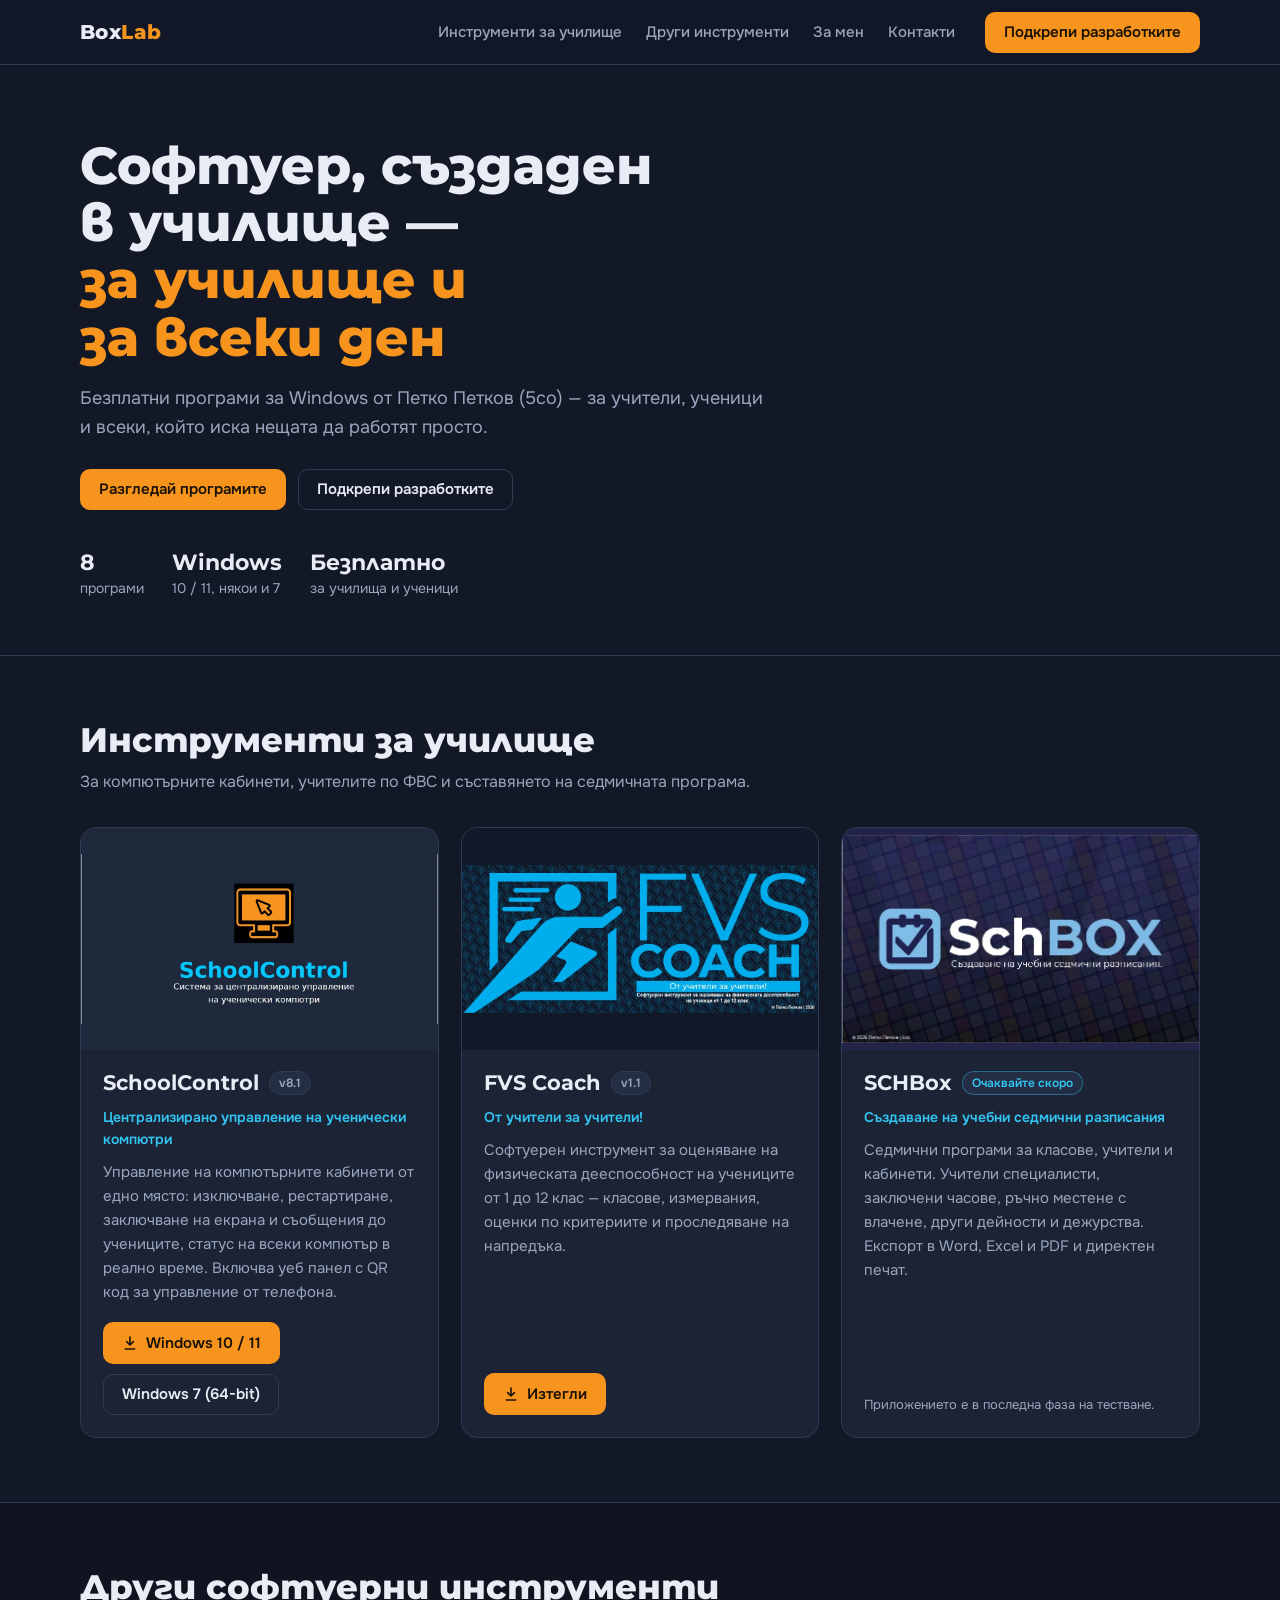
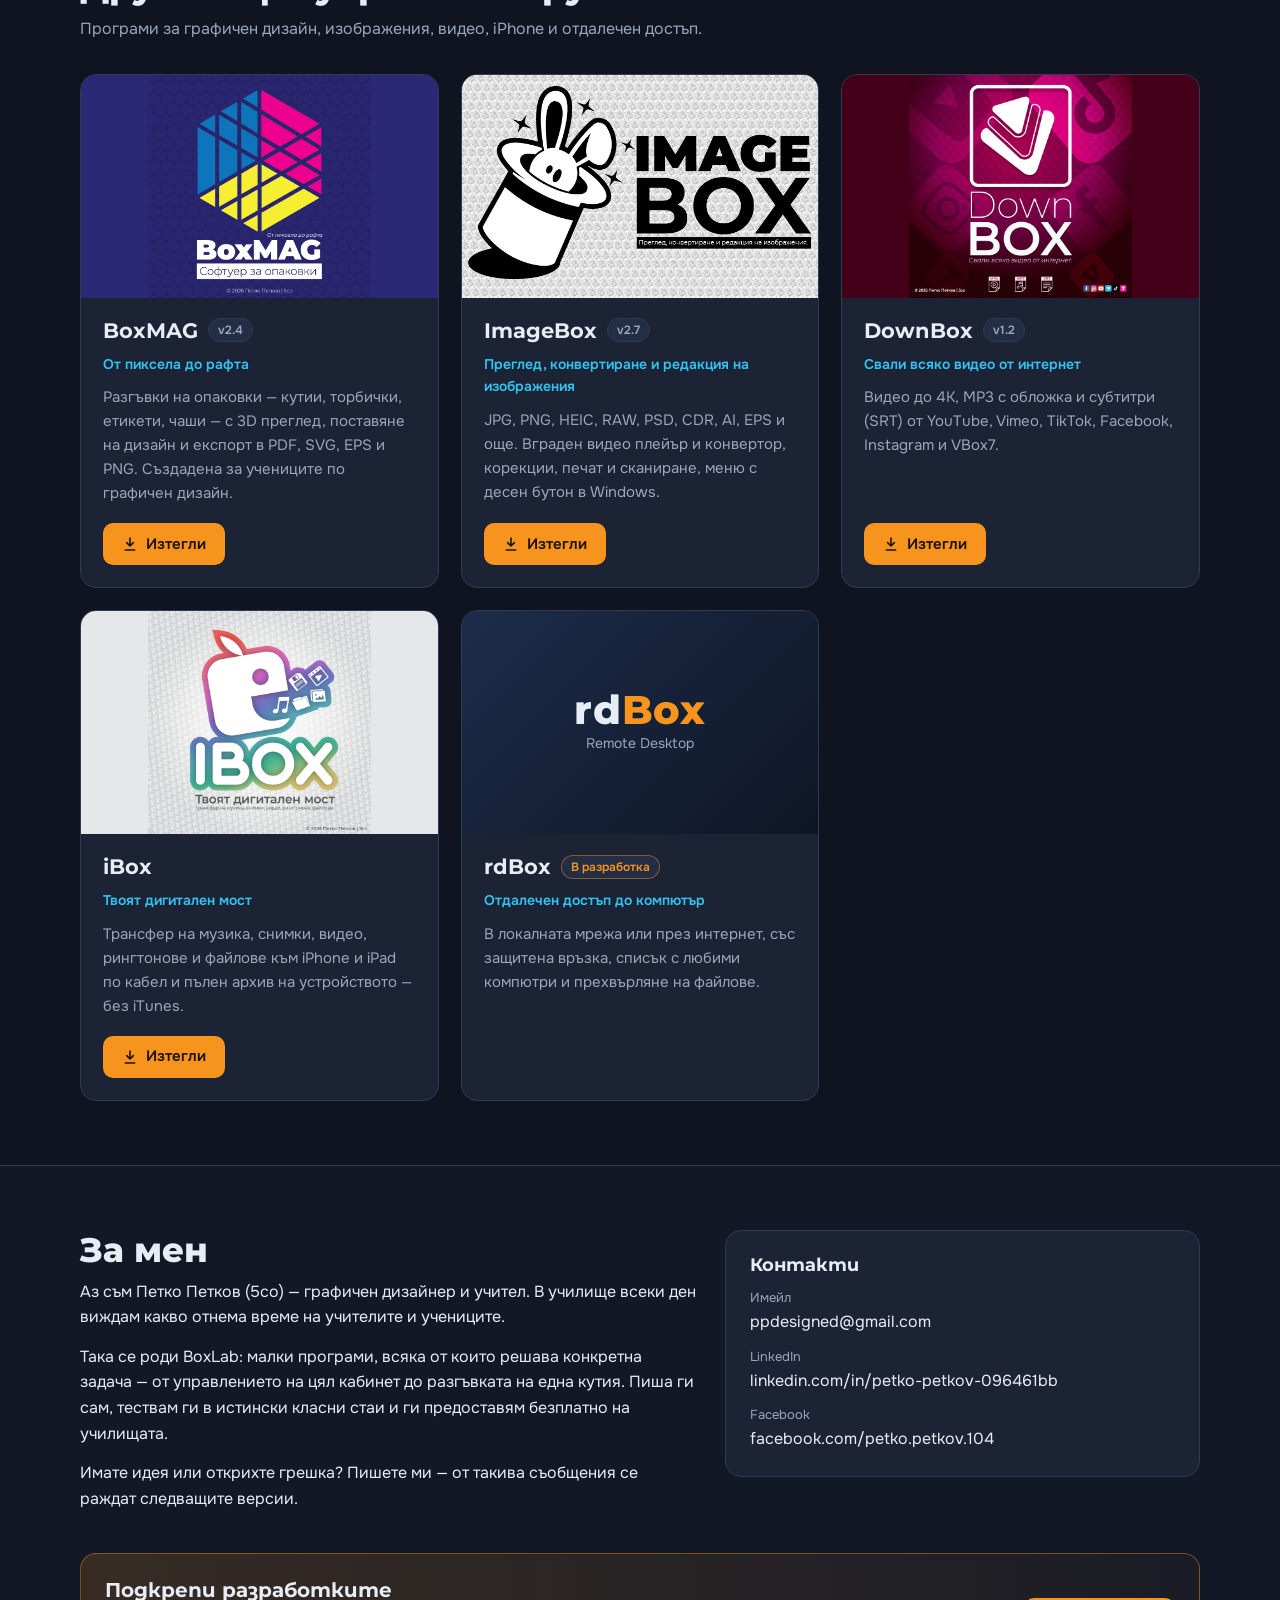
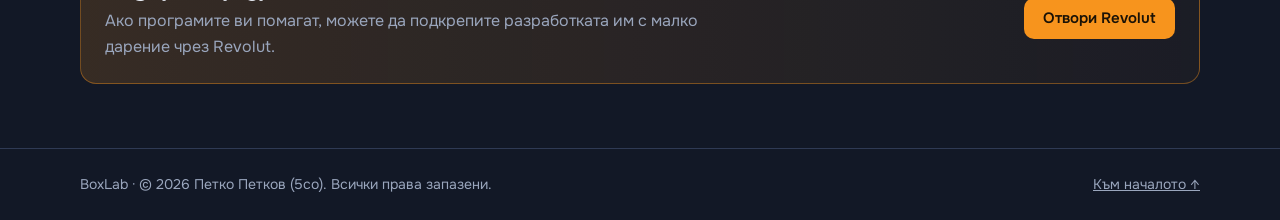
==== index.html @ 45d81ccb "About: drop computer-lab admin mention Co-Authored-By: Claude Opus 5.5 <noreply@anthropic.com> Claud" ====
<!DOCTYPE html>
<html lang="bg">
<head>
<meta charset="utf-8">
<meta name="viewport" content="width=device-width, initial-scale=1">
<title>BoxLab — програмите на 5co</title>
<link rel="preconnect" href="https://fonts.googleapis.com">
<link rel="preconnect" href="https://fonts.gstatic.com" crossorigin>
<link href="https://fonts.googleapis.com/css2?family=Montserrat:wght@600;700;800&family=Onest:wght@400;500;600&display=swap" rel="stylesheet">
<style>
:root{
  /* Layout: dark workshop page — hero, two shelves of app cards, about + contacts; one orange accent for actions */
  --bg:#121826;
  --surface:#1b2335;
  --surface-2:#232d43;
  --line:#2f3a54;
  --text:#e8ecf4;
  --muted:#9aa6bd;
  --accent:#f7941d;
  --accent-ink:#1a1206;
  --cyan:#33c4f2;
  --display:"Montserrat",system-ui,sans-serif;
  --body:"Onest",system-ui,-apple-system,"Segoe UI",sans-serif;
  color-scheme:dark;
}
*{box-sizing:border-box}
html{scroll-behavior:smooth}
@media (prefers-reduced-motion:reduce){html{scroll-behavior:auto}*{transition:none!important}}
body{margin:0;background:var(--bg);color:var(--text);font:400 16px/1.6 var(--body)}
a{color:inherit}
img{max-width:100%;display:block}
.wrap{max-width:1160px;margin:0 auto;padding:0 20px}
:focus-visible{outline:2px solid var(--cyan);outline-offset:3px;border-radius:6px}

/* nav */
header.nav{position:sticky;top:0;z-index:10;background:rgba(18,24,38,.92);backdrop-filter:blur(8px);border-bottom:1px solid var(--line)}
.nav .wrap{display:flex;align-items:center;gap:20px;min-height:64px;flex-wrap:wrap;padding-top:8px;padding-bottom:8px}
.brand{font:800 20px/1 var(--display);text-decoration:none;letter-spacing:.02em}
.brand span{color:var(--accent)}
.nav nav{display:flex;gap:4px;flex-wrap:wrap;margin-left:auto}
.nav nav a{text-decoration:none;color:var(--muted);padding:8px 10px;border-radius:8px;font-weight:500;font-size:15px}
.nav nav a:hover{color:var(--text);background:var(--surface)}

.btn{display:inline-flex;align-items:center;gap:8px;text-decoration:none;font:600 15px/1 var(--body);padding:12px 18px;border-radius:10px;border:1px solid transparent;cursor:pointer;white-space:nowrap}
.btn-accent{background:var(--accent);color:var(--accent-ink)}
.btn-accent:hover{background:#ffa83d}
.btn-ghost{border-color:var(--line);color:var(--text)}
.btn-ghost:hover{border-color:var(--muted)}
.btn svg{width:16px;height:16px;flex:none}

/* hero */
.hero{padding:72px 0 56px;border-bottom:1px solid var(--line)}
.hero h1{font:800 clamp(30px,5vw,52px)/1.1 var(--display);margin:0 0 18px;max-width:18ch;text-wrap:balance}
.hero h1 em{font-style:normal;color:var(--accent)}
.hero p{color:var(--muted);font-size:18px;max-width:58ch;margin:0 0 28px}
.hero .actions{display:flex;gap:12px;flex-wrap:wrap}
.facts{display:flex;gap:28px;flex-wrap:wrap;margin-top:40px;color:var(--muted);font-size:14px}
.facts b{display:block;color:var(--text);font:700 22px/1.2 var(--display)}

/* sections */
section.block{padding:64px 0}
.block h2{font:800 clamp(24px,3.2vw,34px)/1.2 var(--display);margin:0 0 8px;text-wrap:balance}
.block .lead{color:var(--muted);margin:0 0 32px;max-width:62ch}

.grid{display:grid;grid-template-columns:repeat(auto-fill,minmax(320px,1fr));gap:22px}
.card{display:flex;flex-direction:column;background:var(--surface);border:1px solid var(--line);border-radius:16px;overflow:hidden}
.shot{position:relative;aspect-ratio:16/10;display:grid;place-items:center;overflow:hidden;background:var(--shot,#1e293b)}
.shot img{position:absolute;inset:0;width:100%;height:100%;object-fit:contain}
.card .body{padding:20px 22px 22px;display:flex;flex-direction:column;gap:10px;flex:1}
.card h3{font:700 21px/1.2 var(--display);margin:0;display:flex;align-items:center;gap:10px;flex-wrap:wrap}
.tag{font:600 12px/1 var(--body);padding:5px 9px;border-radius:999px;background:var(--surface-2);color:var(--muted);border:1px solid var(--line)}
.tag.soon{color:var(--cyan);border-color:rgba(51,196,242,.4)}
.tag.dev{color:var(--accent);border-color:rgba(247,148,29,.45)}
.motto{color:var(--cyan);font-weight:600;font-size:14px;margin:0}
.card p.desc{margin:0;color:var(--muted);font-size:15px}
.card .dl{display:flex;gap:10px;flex-wrap:wrap;margin-top:auto;padding-top:8px}
.meta{font-size:13px;color:var(--muted)}

.rd{background:linear-gradient(135deg,#1c2c4a,#0f1626);color:var(--text)}
.rd div{text-align:center}
.rd b{display:block;font:800 40px/1 var(--display);letter-spacing:.02em}
.rd b span{color:var(--accent)}
.rd small{color:var(--muted);font-size:14px}

/* about + contact */
.about{display:grid;grid-template-columns:1.3fr 1fr;gap:28px;align-items:start}
.about p{max-width:62ch;margin:0 0 14px}
.panel{background:var(--surface);border:1px solid var(--line);border-radius:16px;padding:24px}
.panel h3{font:700 18px/1.2 var(--display);margin:0 0 12px}
.contact-list{list-style:none;margin:0;padding:0;display:grid;gap:12px}
.contact-list a{text-decoration:none}
.contact-list a:hover{color:var(--accent)}
.contact-list span{display:block;font-size:13px;color:var(--muted)}
.support{margin-top:28px;display:flex;gap:24px;align-items:center;justify-content:space-between;flex-wrap:wrap;background:linear-gradient(90deg,rgba(247,148,29,.16),rgba(247,148,29,.04));border:1px solid rgba(247,148,29,.4);border-radius:16px;padding:24px}
.support h3{font:700 20px/1.2 var(--display);margin:0 0 6px}
.support p{margin:0;color:var(--muted);max-width:56ch}

footer{border-top:1px solid var(--line);padding:24px 0;color:var(--muted);font-size:14px}
footer .wrap{display:flex;justify-content:space-between;gap:12px;flex-wrap:wrap}

@media (max-width:760px){
  .about{grid-template-columns:1fr}
  .nav nav{margin-left:0;width:100%}
  .grid{grid-template-columns:1fr}
}
</style>
</head>
<body>
<header class="nav">
  <div class="wrap">
    <a class="brand" href="#top">Box<span>Lab</span></a>
    <nav aria-label="Основно меню">
      <a href="#school">Инструменти за училище</a>
      <a href="#other">Други инструменти</a>
      <a href="#about">За мен</a>
      <a href="#contact">Контакти</a>
    </nav>
    <a class="btn btn-accent" href="https://revolut.me/5co5cov" target="_blank" rel="noopener">Подкрепи разработките</a>
  </div>
</header>

<main id="top">
  <section class="hero">
    <div class="wrap">
      <h1>Софтуер, създаден в училище — <em>за училище и за всеки ден</em></h1>
      <p>Безплатни програми за Windows от Петко Петков (5co) — за учители, ученици и всеки, който иска нещата да работят просто.</p>
      <div class="actions">
        <a class="btn btn-accent" href="#school">Разгледай програмите</a>
        <a class="btn btn-ghost" href="https://revolut.me/5co5cov" target="_blank" rel="noopener">Подкрепи разработките</a>
      </div>
      <div class="facts">
        <div><b>8</b>програми</div>
        <div><b>Windows</b>10 / 11, някои и 7</div>
        <div><b>Безплатно</b>за училища и ученици</div>
      </div>
    </div>
  </section>

  <section class="block" id="school">
    <div class="wrap">
      <h2>Инструменти за училище</h2>
      <p class="lead">За компютърните кабинети, учителите по ФВС и съставянето на седмичната програма.</p>
      <div class="grid">

        <article class="card">
          <div class="shot" style="--shot:#1e293b"><img src="img/schoolcontrol.webp" alt="Splash екран на SchoolControl" loading="lazy"></div>
          <div class="body">
            <h3>SchoolControl <span class="tag">v8.1</span></h3>
            <p class="motto">Централизирано управление на ученически компютри</p>
            <p class="desc">Управление на компютърните кабинети от едно място: изключване, рестартиране, заключване на екрана и съобщения до учениците, статус на всеки компютър в реално време. Включва уеб панел с QR код за управление от телефона.</p>
            <div class="dl">
              <a class="btn btn-accent" href="https://drive.google.com/file/d/1OH3-gC4MhzktRUD9_4znTt1HQbsIjUmk/view?usp=drive_link" target="_blank" rel="noopener"><svg viewBox="0 0 24 24" fill="none" stroke="currentColor" stroke-width="2.4" stroke-linecap="round" stroke-linejoin="round" aria-hidden="true"><path d="M12 3v12M7 10l5 5 5-5M5 21h14"/></svg>Windows 10 / 11</a>
              <a class="btn btn-ghost" href="https://drive.google.com/file/d/1CXPhzK3GliVkLU9mATM-00afcTiWIHGd/view?usp=drive_link" target="_blank" rel="noopener">Windows 7 (64-bit)</a>
            </div>
          </div>
        </article>

        <article class="card">
          <div class="shot" style="--shot:#111827"><img src="img/fvscoach.webp" alt="Splash екран на FVS Coach" loading="lazy"></div>
          <div class="body">
            <h3>FVS Coach <span class="tag">v1.1</span></h3>
            <p class="motto">От учители за учители!</p>
            <p class="desc">Софтуерен инструмент за оценяване на физическата дееспособност на учениците от 1 до 12 клас — класове, измервания, оценки по критериите и проследяване на напредъка.</p>
            <div class="dl">
              <a class="btn btn-accent" href="https://drive.google.com/file/d/1Hf_mr8f53ITGiLJ4NSSNK9ZMdFgHavs0/view?usp=drive_link" target="_blank" rel="noopener"><svg viewBox="0 0 24 24" fill="none" stroke="currentColor" stroke-width="2.4" stroke-linecap="round" stroke-linejoin="round" aria-hidden="true"><path d="M12 3v12M7 10l5 5 5-5M5 21h14"/></svg>Изтегли</a>
            </div>
          </div>
        </article>

        <article class="card">
          <div class="shot" style="--shot:#242449"><img src="img/schbox.webp" alt="Splash екран на SCHBox" loading="lazy"></div>
          <div class="body">
            <h3>SCHBox <span class="tag soon">Очаквайте скоро</span></h3>
            <p class="motto">Създаване на учебни седмични разписания</p>
            <p class="desc">Седмични програми за класове, учители и кабинети. Учители специалисти, заключени часове, ръчно местене с влачене, други дейности и дежурства. Експорт в Word, Excel и PDF и директен печат.</p>
            <div class="dl"><span class="meta">Приложението е в последна фаза на тестване.</span></div>
          </div>
        </article>

      </div>
    </div>
  </section>

  <section class="block" id="other" style="background:#0f1420;border-top:1px solid var(--line);border-bottom:1px solid var(--line)">
    <div class="wrap">
      <h2>Други софтуерни инструменти</h2>
      <p class="lead">Програми за графичен дизайн, изображения, видео, iPhone и отдалечен достъп.</p>
      <div class="grid">

        <article class="card">
          <div class="shot" style="--shot:#2b2876"><img src="img/boxmag.webp" alt="Splash екран на BoxMAG" loading="lazy"></div>
          <div class="body">
            <h3>BoxMAG <span class="tag">v2.4</span></h3>
            <p class="motto">От пиксела до рафта</p>
            <p class="desc">Разгъвки на опаковки — кутии, торбички, етикети, чаши — с 3D преглед, поставяне на дизайн и експорт в PDF, SVG, EPS и PNG. Създадена за учениците по графичен дизайн.</p>
            <div class="dl">
              <a class="btn btn-accent" href="https://drive.google.com/file/d/1gAkdbxF0jY8W7kGCFCd62C63rsixD9_W/view?usp=drive_link" target="_blank" rel="noopener"><svg viewBox="0 0 24 24" fill="none" stroke="currentColor" stroke-width="2.4" stroke-linecap="round" stroke-linejoin="round" aria-hidden="true"><path d="M12 3v12M7 10l5 5 5-5M5 21h14"/></svg>Изтегли</a>
            </div>
          </div>
        </article>

        <article class="card">
          <div class="shot" style="--shot:#d6d6d6"><img src="img/imagebox.webp" alt="Splash екран на ImageBox" loading="lazy"></div>
          <div class="body">
            <h3>ImageBox <span class="tag">v2.7</span></h3>
            <p class="motto">Преглед, конвертиране и редакция на изображения</p>
            <p class="desc">JPG, PNG, HEIC, RAW, PSD, CDR, AI, EPS и още. Вграден видео плейър и конвертор, корекции, печат и сканиране, меню с десен бутон в Windows.</p>
            <div class="dl">
              <a class="btn btn-accent" href="https://drive.google.com/file/d/10o6xnFEgeAXe3vDWp8zsMofTRRjuY5nA/view?usp=drive_link" target="_blank" rel="noopener"><svg viewBox="0 0 24 24" fill="none" stroke="currentColor" stroke-width="2.4" stroke-linecap="round" stroke-linejoin="round" aria-hidden="true"><path d="M12 3v12M7 10l5 5 5-5M5 21h14"/></svg>Изтегли</a>
            </div>
          </div>
        </article>

        <article class="card">
          <div class="shot" style="--shot:#440018"><img src="img/downbox.webp" alt="Splash екран на DownBox" loading="lazy"></div>
          <div class="body">
            <h3>DownBox <span class="tag">v1.2</span></h3>
            <p class="motto">Свали всяко видео от интернет</p>
            <p class="desc">Видео до 4K, MP3 с обложка и субтитри (SRT) от YouTube, Vimeo, TikTok, Facebook, Instagram и VBox7.</p>
            <div class="dl">
              <a class="btn btn-accent" href="https://drive.google.com/file/d/1Vm9qY-jGfGt747HTL3-gNJ50uSFfgp23/view?usp=drive_link" target="_blank" rel="noopener"><svg viewBox="0 0 24 24" fill="none" stroke="currentColor" stroke-width="2.4" stroke-linecap="round" stroke-linejoin="round" aria-hidden="true"><path d="M12 3v12M7 10l5 5 5-5M5 21h14"/></svg>Изтегли</a>
            </div>
          </div>
        </article>

        <article class="card">
          <div class="shot" style="--shot:#e6e7e8"><img src="img/ibox.webp" alt="Splash екран на iBox" loading="lazy"></div>
          <div class="body">
            <h3>iBox</h3>
            <p class="motto">Твоят дигитален мост</p>
            <p class="desc">Трансфер на музика, снимки, видео, рингтонове и файлове към iPhone и iPad по кабел и пълен архив на устройството — без iTunes.</p>
            <div class="dl">
              <a class="btn btn-accent" href="https://drive.google.com/file/d/19aaS3BB-kCN-iVnfD7NAsqAmKjWdIBgS/view?usp=drive_link" target="_blank" rel="noopener"><svg viewBox="0 0 24 24" fill="none" stroke="currentColor" stroke-width="2.4" stroke-linecap="round" stroke-linejoin="round" aria-hidden="true"><path d="M12 3v12M7 10l5 5 5-5M5 21h14"/></svg>Изтегли</a>
            </div>
          </div>
        </article>

        <article class="card">
          <div class="shot rd"><div><b>rd<span>Box</span></b><small>Remote Desktop</small></div></div>
          <div class="body">
            <h3>rdBox <span class="tag dev">В разработка</span></h3>
            <p class="motto">Отдалечен достъп до компютър</p>
            <p class="desc">В локалната мрежа или през интернет, със защитена връзка, списък с любими компютри и прехвърляне на файлове.</p>
          </div>
        </article>

      </div>
    </div>
  </section>

  <section class="block" id="about">
    <div class="wrap about">
      <div>
        <h2>За мен</h2>
        <p>Аз съм Петко Петков (5co) — графичен дизайнер и учител. В училище всеки ден виждам какво отнема време на учителите и учениците.</p>
        <p>Така се роди BoxLab: малки програми, всяка от които решава конкретна задача — от управлението на цял кабинет до разгъвката на една кутия. Пиша ги сам, тествам ги в истински класни стаи и ги предоставям безплатно на училищата.</p>
        <p>Имате идея или открихте грешка? Пишете ми — от такива съобщения се раждат следващите версии.</p>
      </div>
      <div class="panel" id="contact">
        <h3>Контакти</h3>
        <ul class="contact-list">
          <li><span>Имейл</span><a href="mailto:ppdesigned@gmail.com">ppdesigned@gmail.com</a></li>
          <li><span>LinkedIn</span><a href="https://www.linkedin.com/in/petko-petkov-096461bb" target="_blank" rel="noopener">linkedin.com/in/petko-petkov-096461bb</a></li>
          <li><span>Facebook</span><a href="https://www.facebook.com/petko.petkov.104" target="_blank" rel="noopener">facebook.com/petko.petkov.104</a></li>
        </ul>
      </div>
    </div>
    <div class="wrap">
      <div class="support">
        <div>
          <h3>Подкрепи разработките</h3>
          <p>Ако програмите ви помагат, можете да подкрепите разработката им с малко дарение чрез Revolut.</p>
        </div>
        <a class="btn btn-accent" href="https://revolut.me/5co5cov" target="_blank" rel="noopener">Отвори Revolut</a>
      </div>
    </div>
  </section>
</main>

<footer>
  <div class="wrap">
    <span>BoxLab · © 2026 Петко Петков (5co). Всички права запазени.</span>
    <a href="#top">Към началото ↑</a>
  </div>
</footer>
</body>
</html>
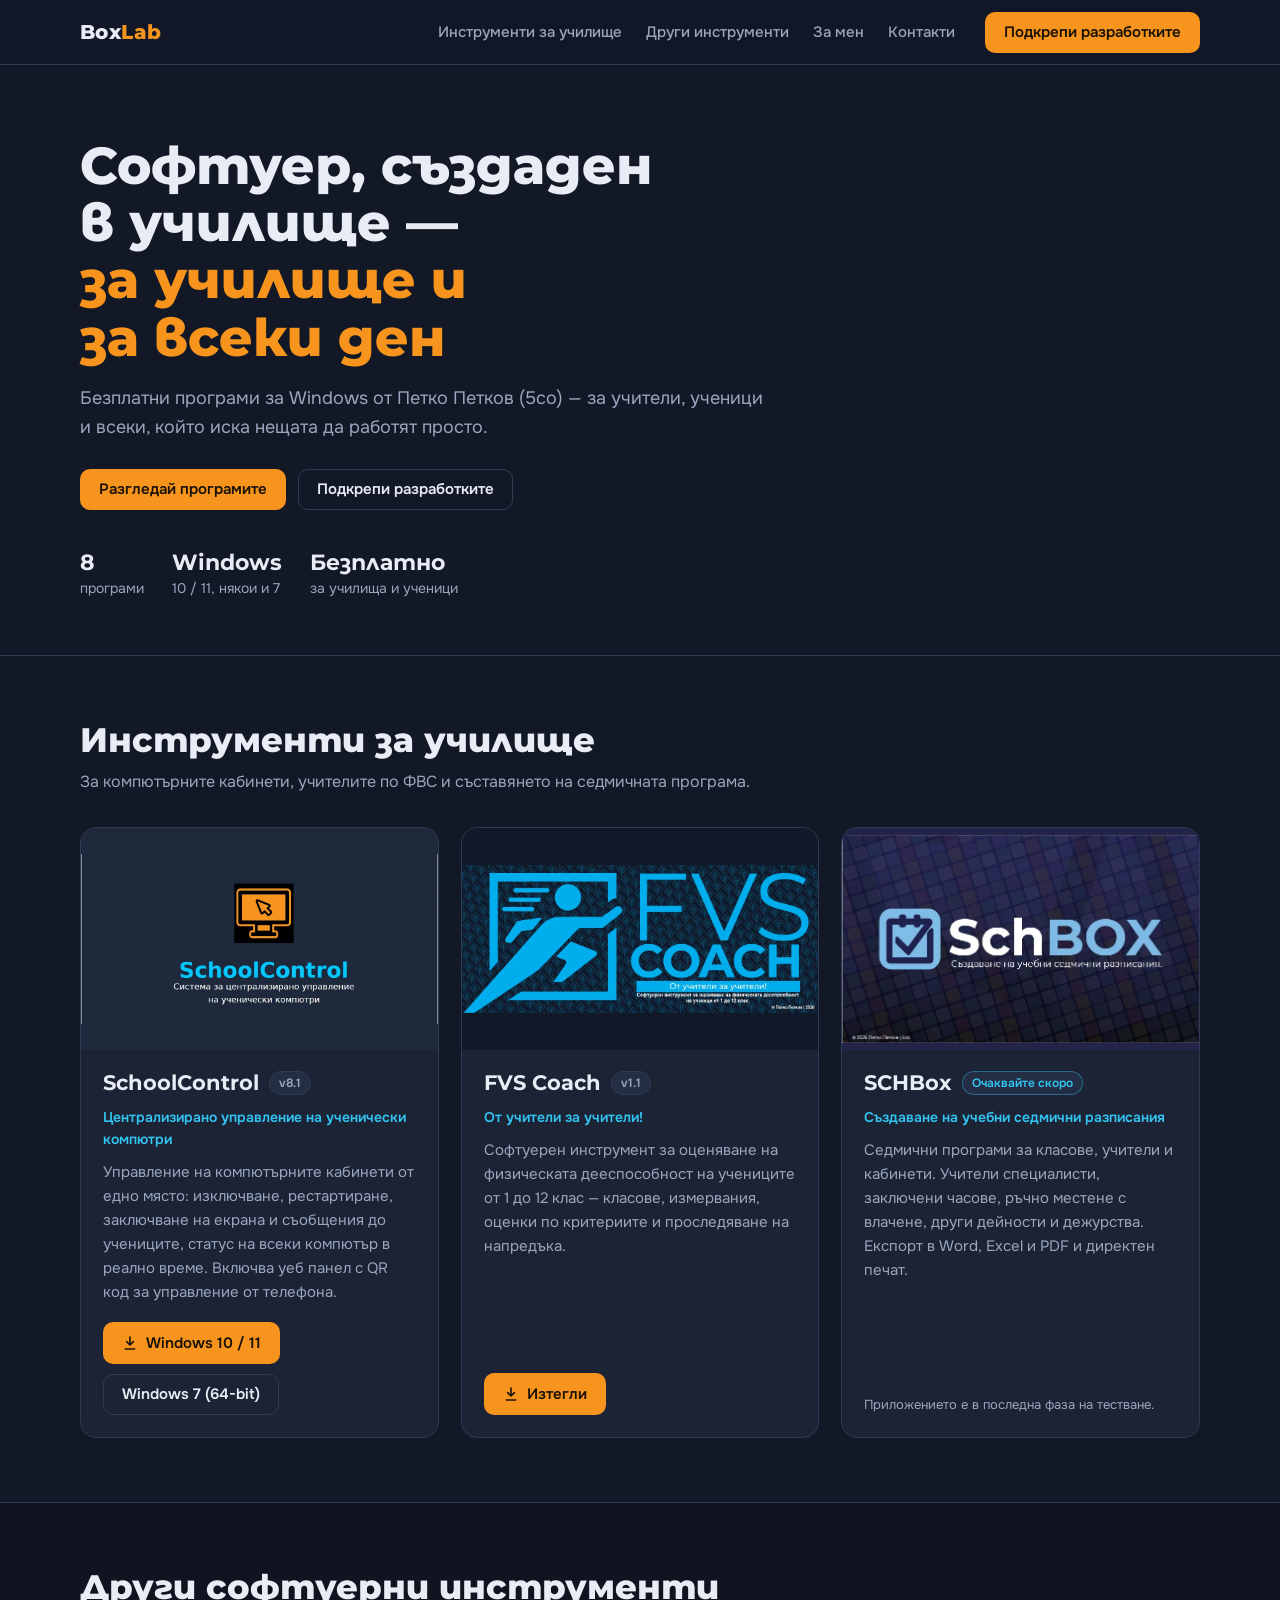
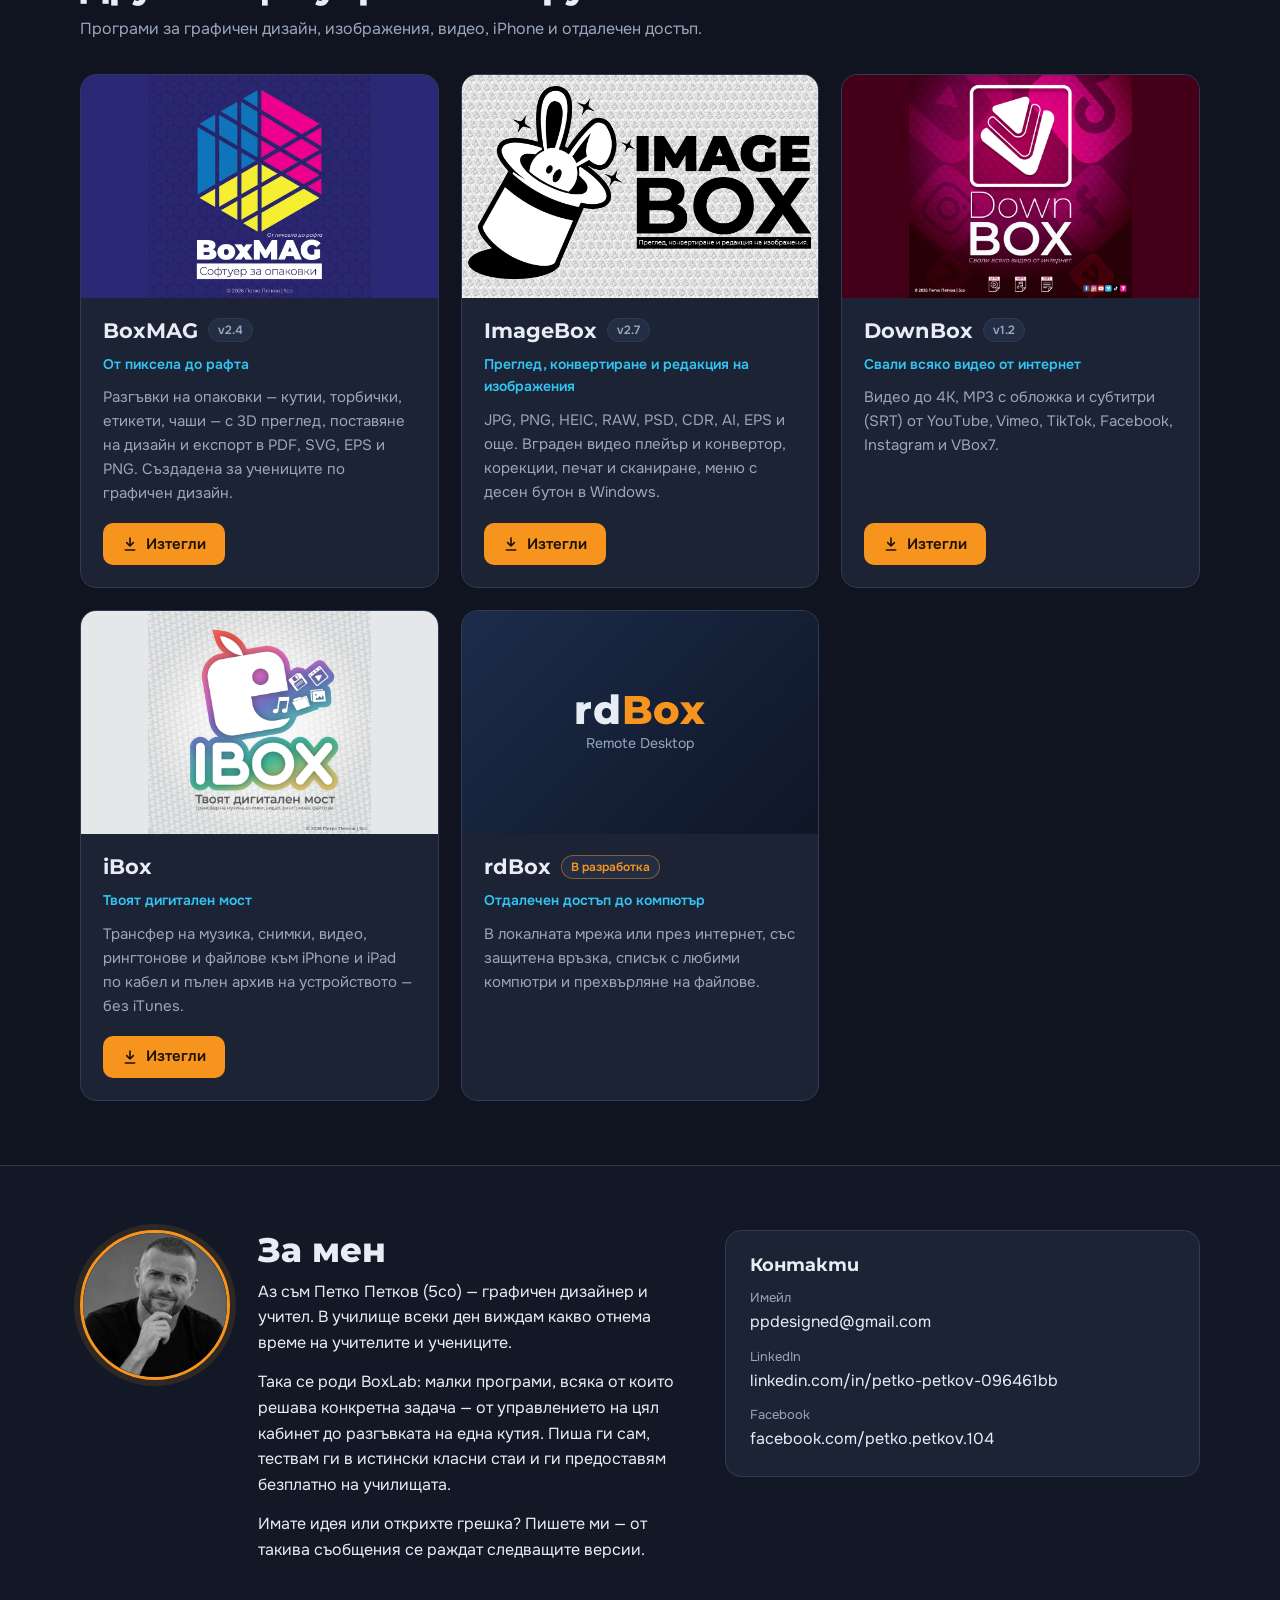
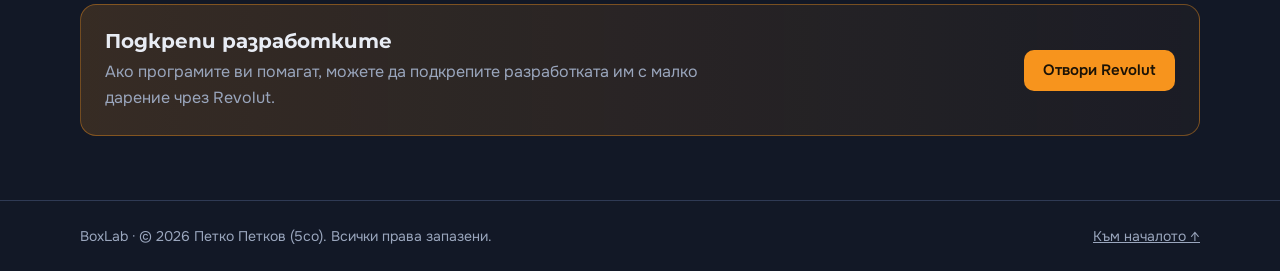
==== commit 3e11c9f9: "About: add round profile photo Co-Authored-By: Claude Opus 5.5 <noreply@anthropic.com> Claude-Sessio" ====
--- a/index.html
+++ b/index.html
@@ -85,6 +85,9 @@
 /* about + contact */
 .about{display:grid;grid-template-columns:1.3fr 1fr;gap:28px;align-items:start}
 .about p{max-width:62ch;margin:0 0 14px}
+.me{display:flex;gap:28px;align-items:flex-start}
+.avatar{flex:none;width:150px;height:150px;border-radius:50%;object-fit:cover;border:3px solid var(--accent);box-shadow:0 0 0 6px rgba(247,148,29,.12)}
+@media (max-width:560px){.me{flex-direction:column;gap:18px}.avatar{width:120px;height:120px}}
 .panel{background:var(--surface);border:1px solid var(--line);border-radius:16px;padding:24px}
 .panel h3{font:700 18px/1.2 var(--display);margin:0 0 12px}
 .contact-list{list-style:none;margin:0;padding:0;display:grid;gap:12px}
@@ -250,11 +253,14 @@
 
   <section class="block" id="about">
     <div class="wrap about">
-      <div>
+      <div class="me">
+        <img class="avatar" src="img/petko.webp" alt="Петко Петков (5co)" width="150" height="150">
+        <div>
         <h2>За мен</h2>
         <p>Аз съм Петко Петков (5co) — графичен дизайнер и учител. В училище всеки ден виждам какво отнема време на учителите и учениците.</p>
         <p>Така се роди BoxLab: малки програми, всяка от които решава конкретна задача — от управлението на цял кабинет до разгъвката на една кутия. Пиша ги сам, тествам ги в истински класни стаи и ги предоставям безплатно на училищата.</p>
         <p>Имате идея или открихте грешка? Пишете ми — от такива съобщения се раждат следващите версии.</p>
+        </div>
       </div>
       <div class="panel" id="contact">
         <h3>Контакти</h3>
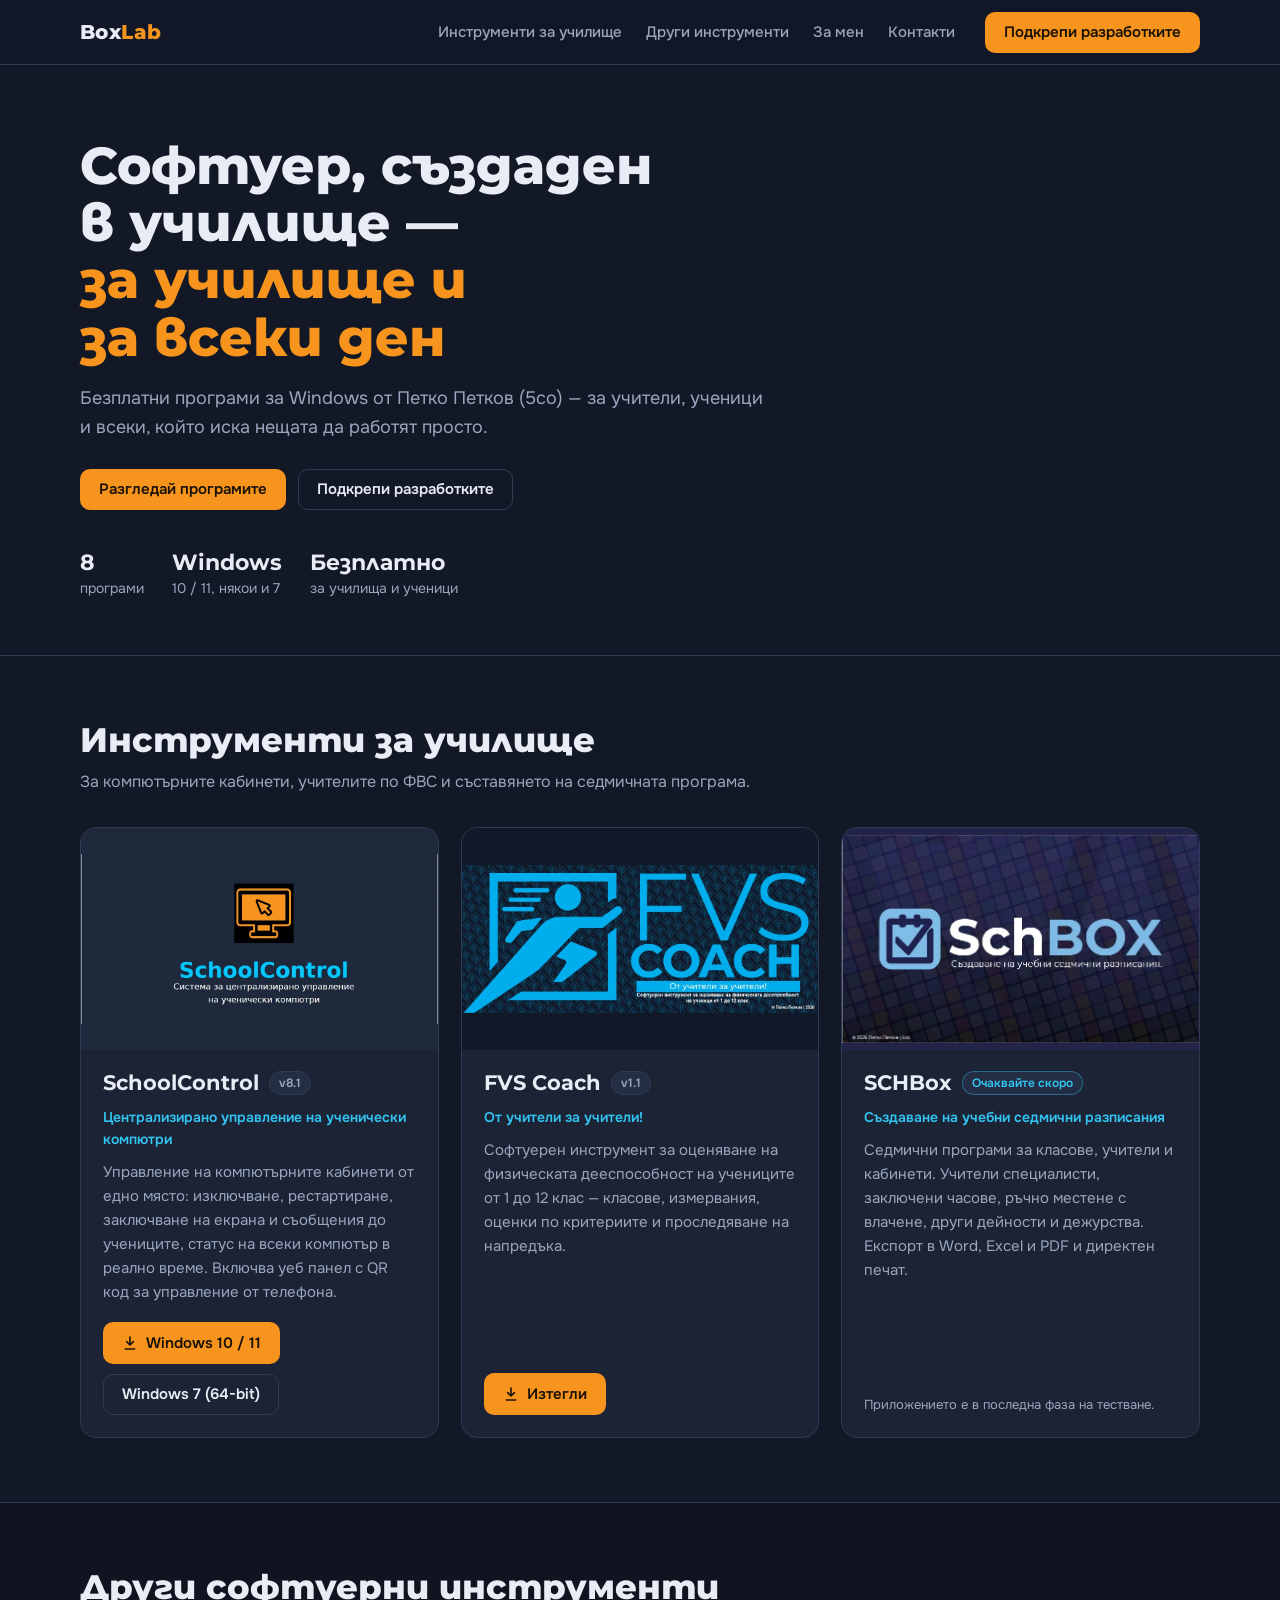
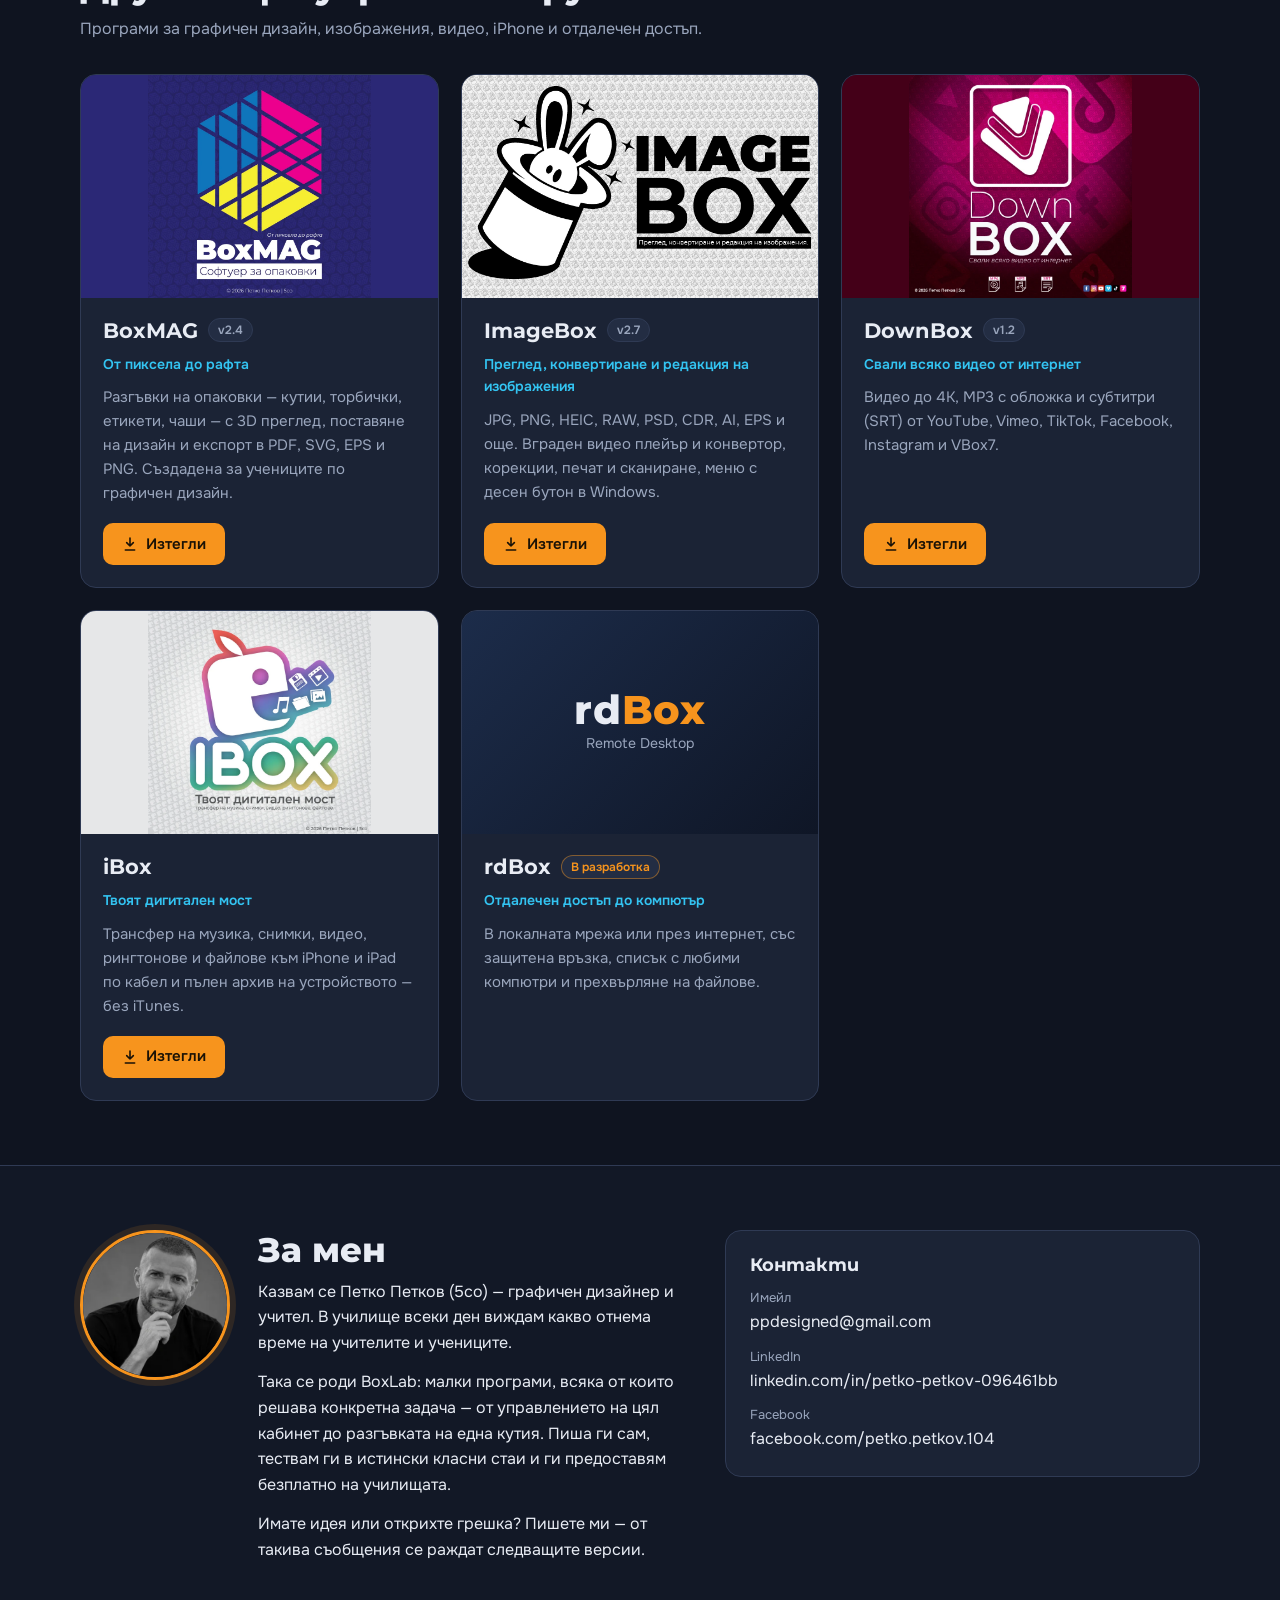
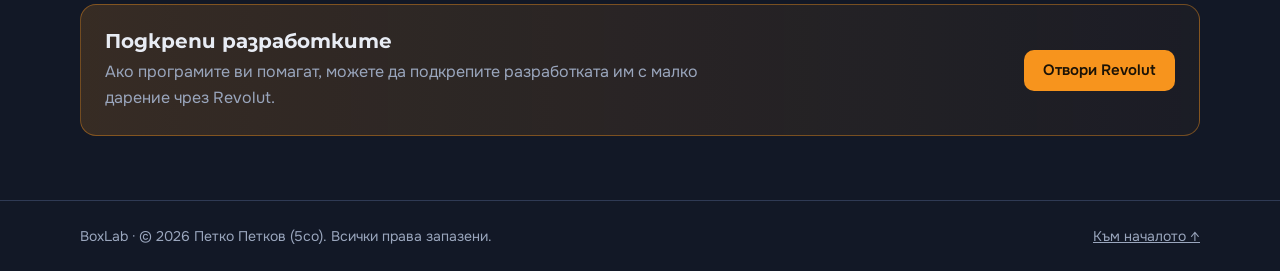
==== commit dec293a3: "About: 'Казвам се' wording Co-Authored-By: Claude Opus 5.5 <noreply@anthropic.com> Claude-Session: h" ====
--- a/index.html
+++ b/index.html
@@ -257,7 +257,7 @@
         <img class="avatar" src="img/petko.webp" alt="Петко Петков (5co)" width="150" height="150">
         <div>
         <h2>За мен</h2>
-        <p>Аз съм Петко Петков (5co) — графичен дизайнер и учител. В училище всеки ден виждам какво отнема време на учителите и учениците.</p>
+        <p>Казвам се Петко Петков (5co) — графичен дизайнер и учител. В училище всеки ден виждам какво отнема време на учителите и учениците.</p>
         <p>Така се роди BoxLab: малки програми, всяка от които решава конкретна задача — от управлението на цял кабинет до разгъвката на една кутия. Пиша ги сам, тествам ги в истински класни стаи и ги предоставям безплатно на училищата.</p>
         <p>Имате идея или открихте грешка? Пишете ми — от такива съобщения се раждат следващите версии.</p>
         </div>
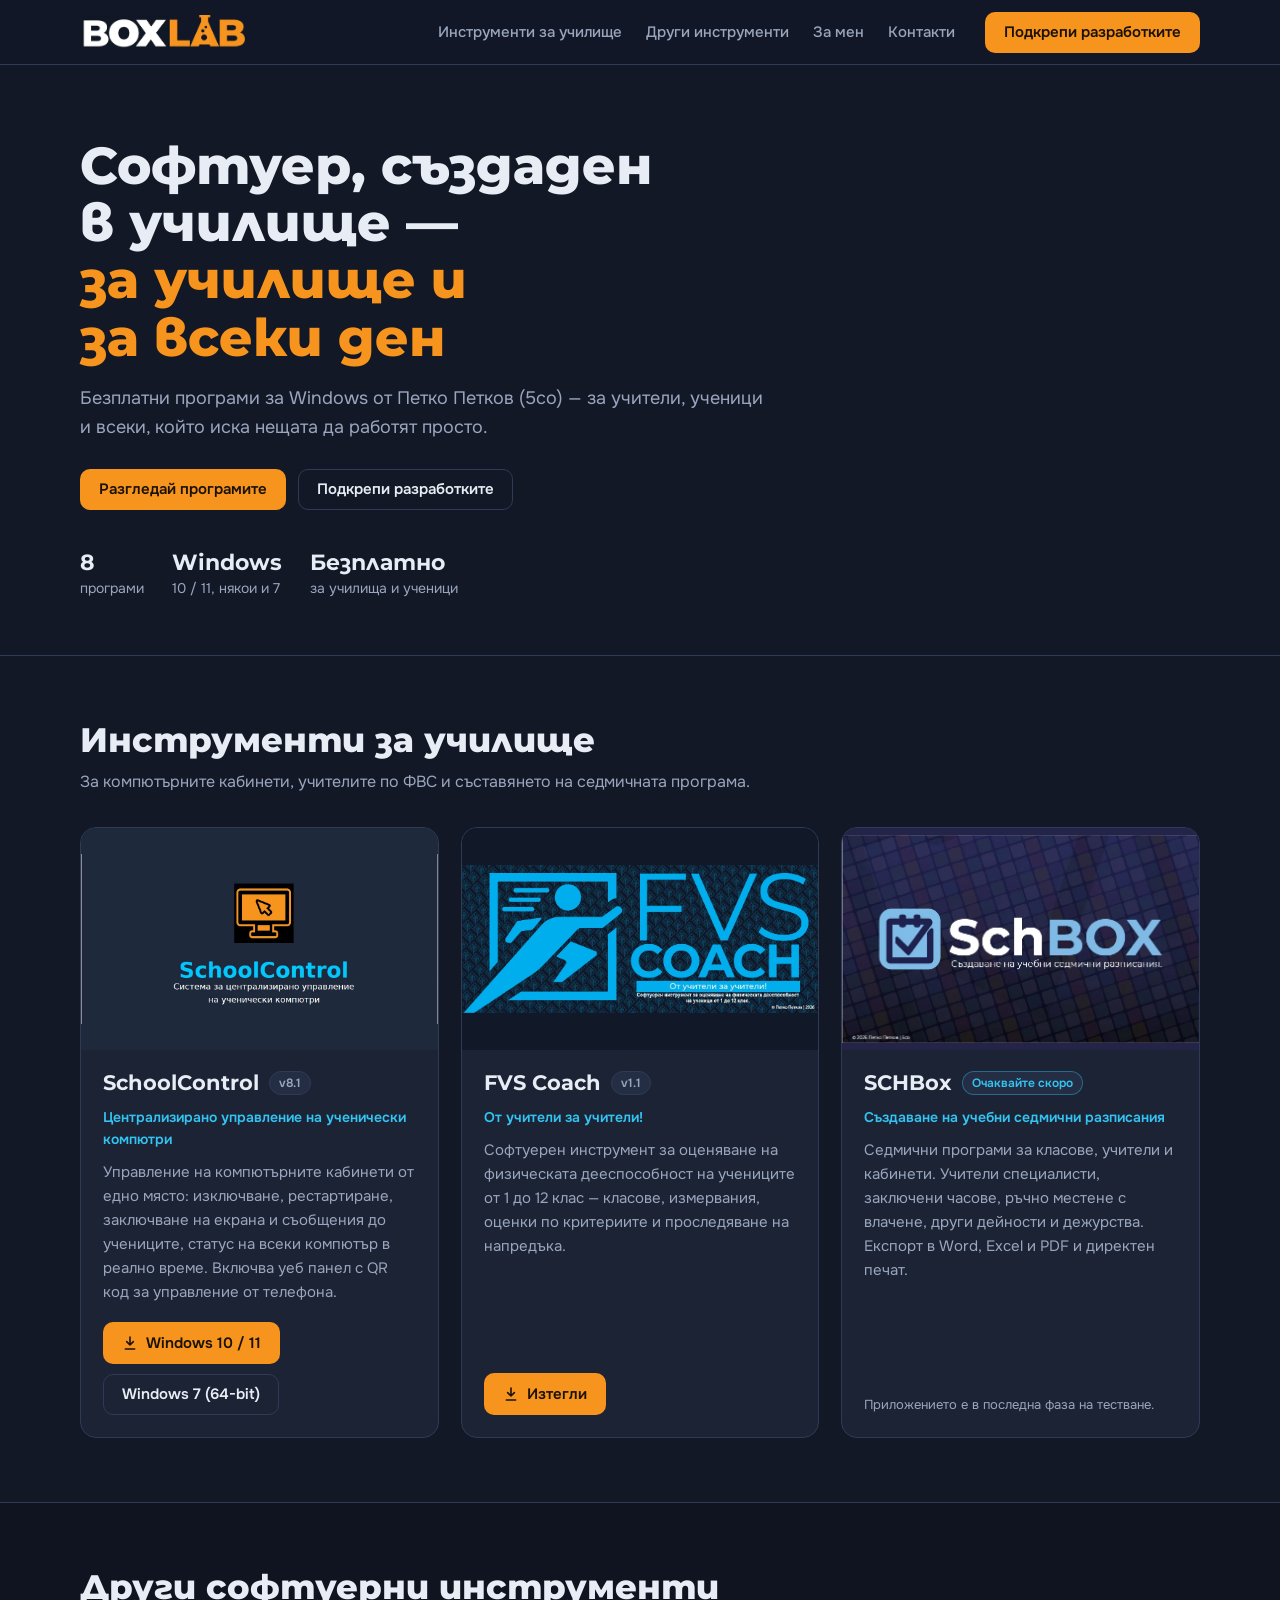
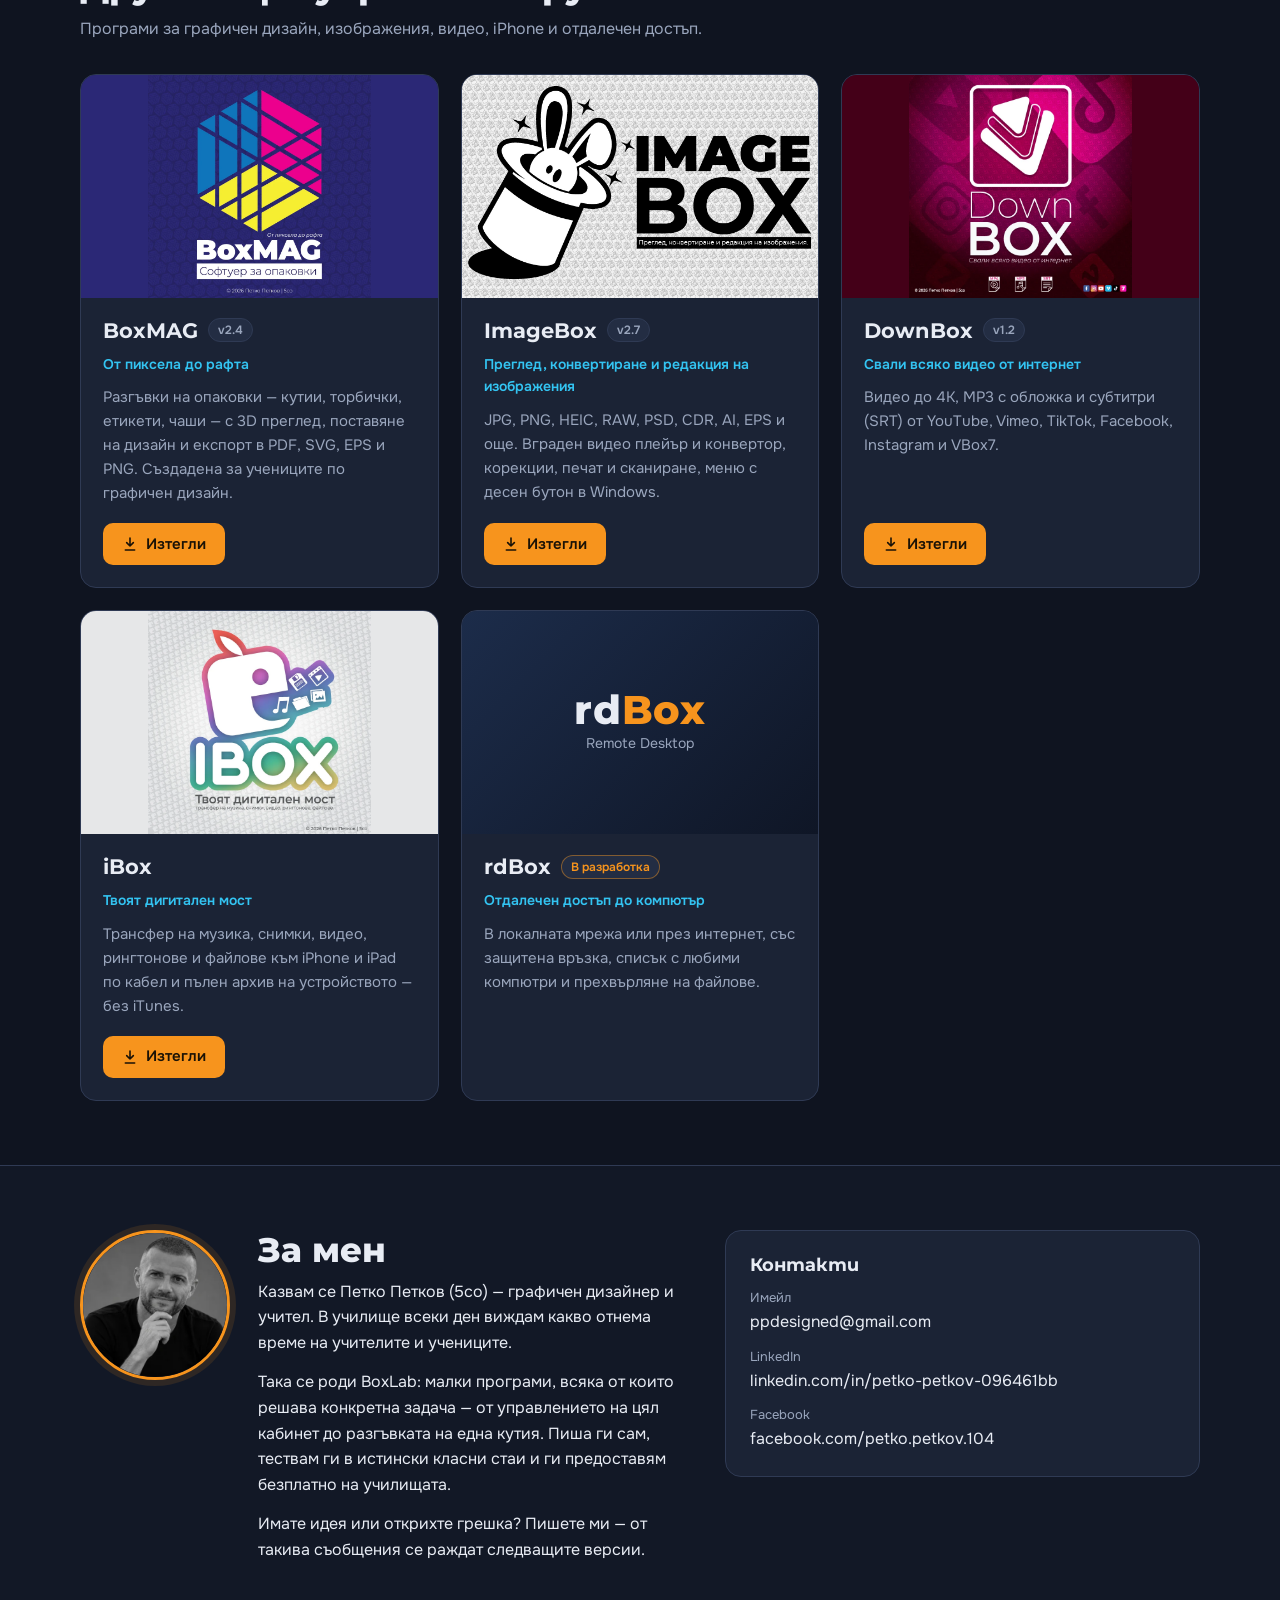
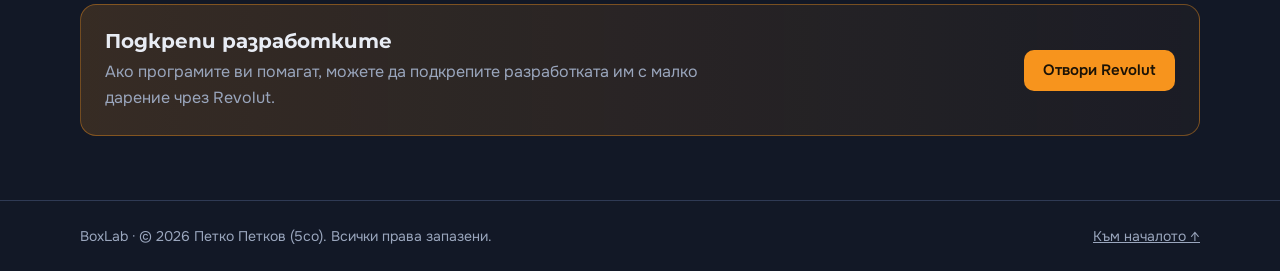
==== commit aaf91d81: "Header: replace text brand with BoxLab logo Co-Authored-By: Claude Opus 5.5 <noreply@anthropic.com> " ====
--- a/index.html
+++ b/index.html
@@ -35,8 +35,8 @@
 /* nav */
 header.nav{position:sticky;top:0;z-index:10;background:rgba(18,24,38,.92);backdrop-filter:blur(8px);border-bottom:1px solid var(--line)}
 .nav .wrap{display:flex;align-items:center;gap:20px;min-height:64px;flex-wrap:wrap;padding-top:8px;padding-bottom:8px}
-.brand{font:800 20px/1 var(--display);text-decoration:none;letter-spacing:.02em}
-.brand span{color:var(--accent)}
+.brand{display:flex;align-items:center;text-decoration:none}
+.brand img{height:34px;width:auto}
 .nav nav{display:flex;gap:4px;flex-wrap:wrap;margin-left:auto}
 .nav nav a{text-decoration:none;color:var(--muted);padding:8px 10px;border-radius:8px;font-weight:500;font-size:15px}
 .nav nav a:hover{color:var(--text);background:var(--surface)}
@@ -111,7 +111,7 @@
 <body>
 <header class="nav">
   <div class="wrap">
-    <a class="brand" href="#top">Box<span>Lab</span></a>
+    <a class="brand" href="#top" aria-label="BoxLab — към началото"><img src="img/boxlab-logo.webp" alt="BoxLab" width="166" height="34"></a>
     <nav aria-label="Основно меню">
       <a href="#school">Инструменти за училище</a>
       <a href="#other">Други инструменти</a>
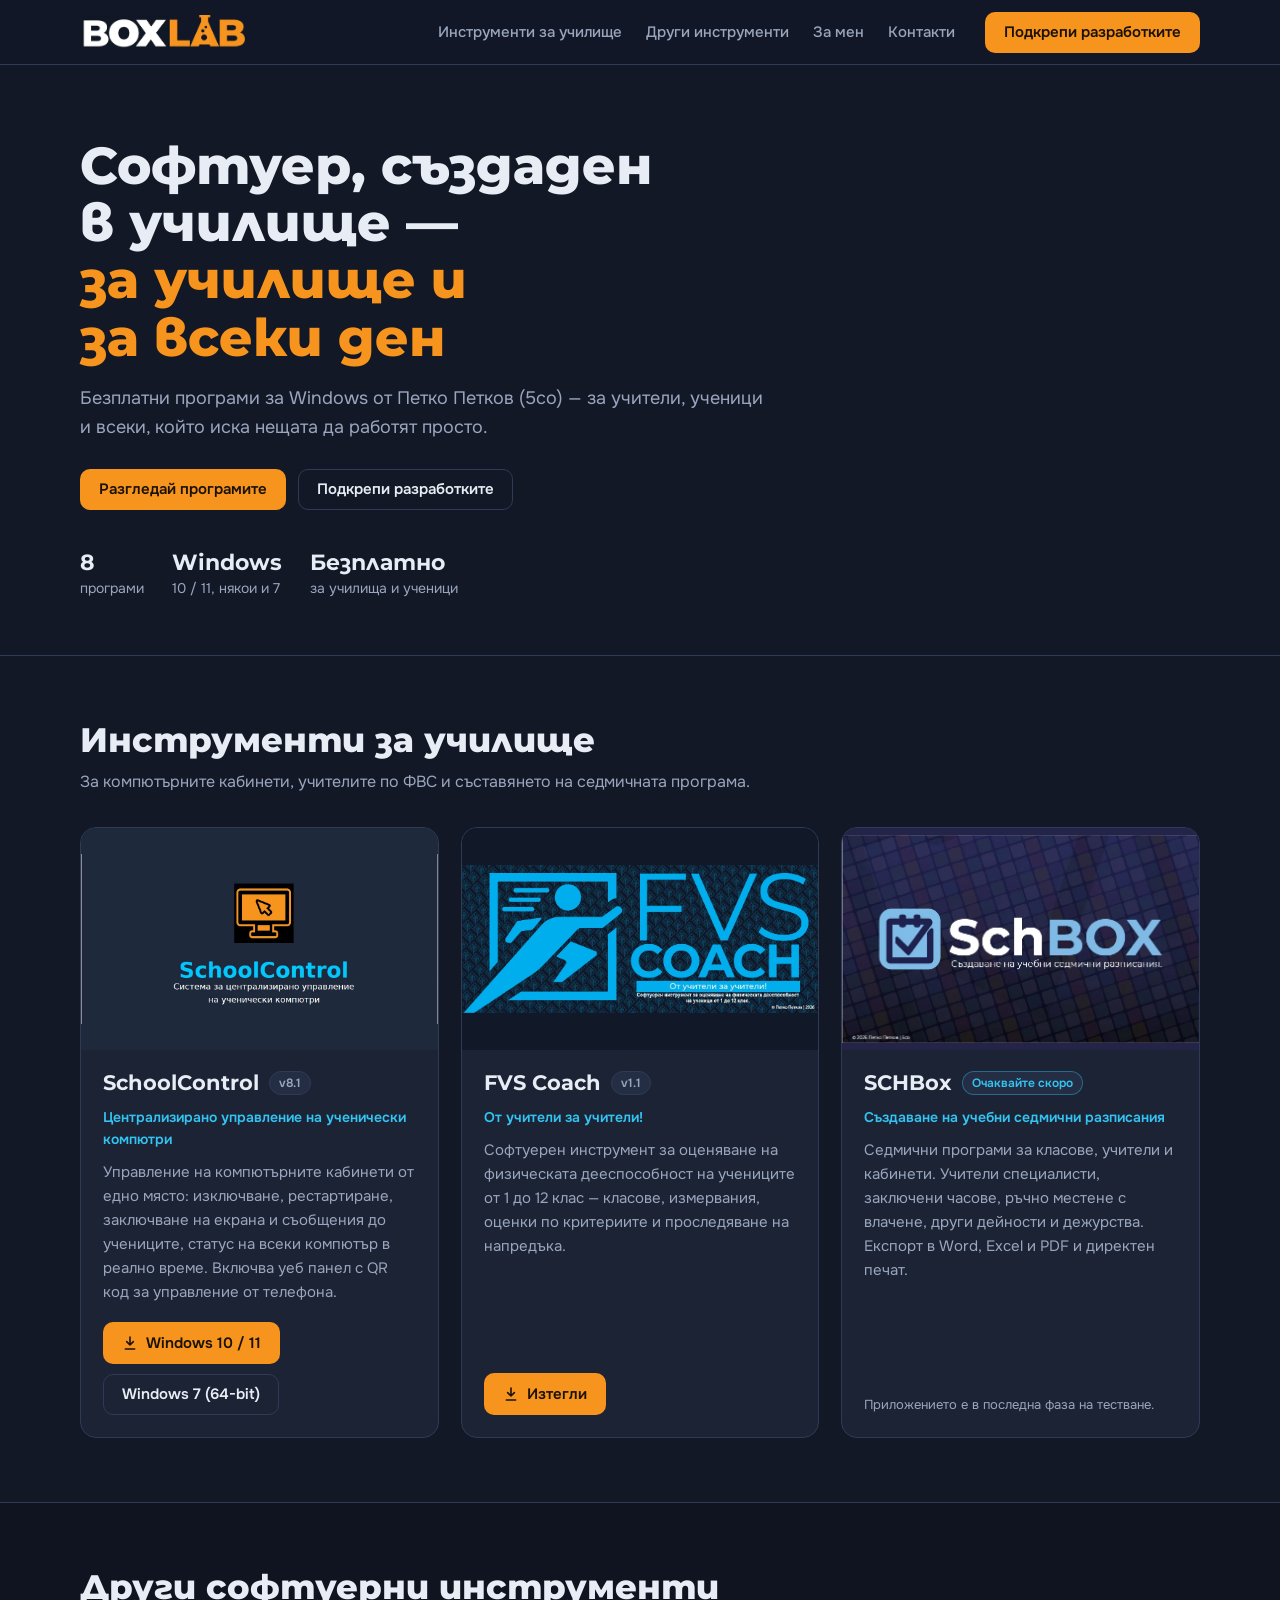
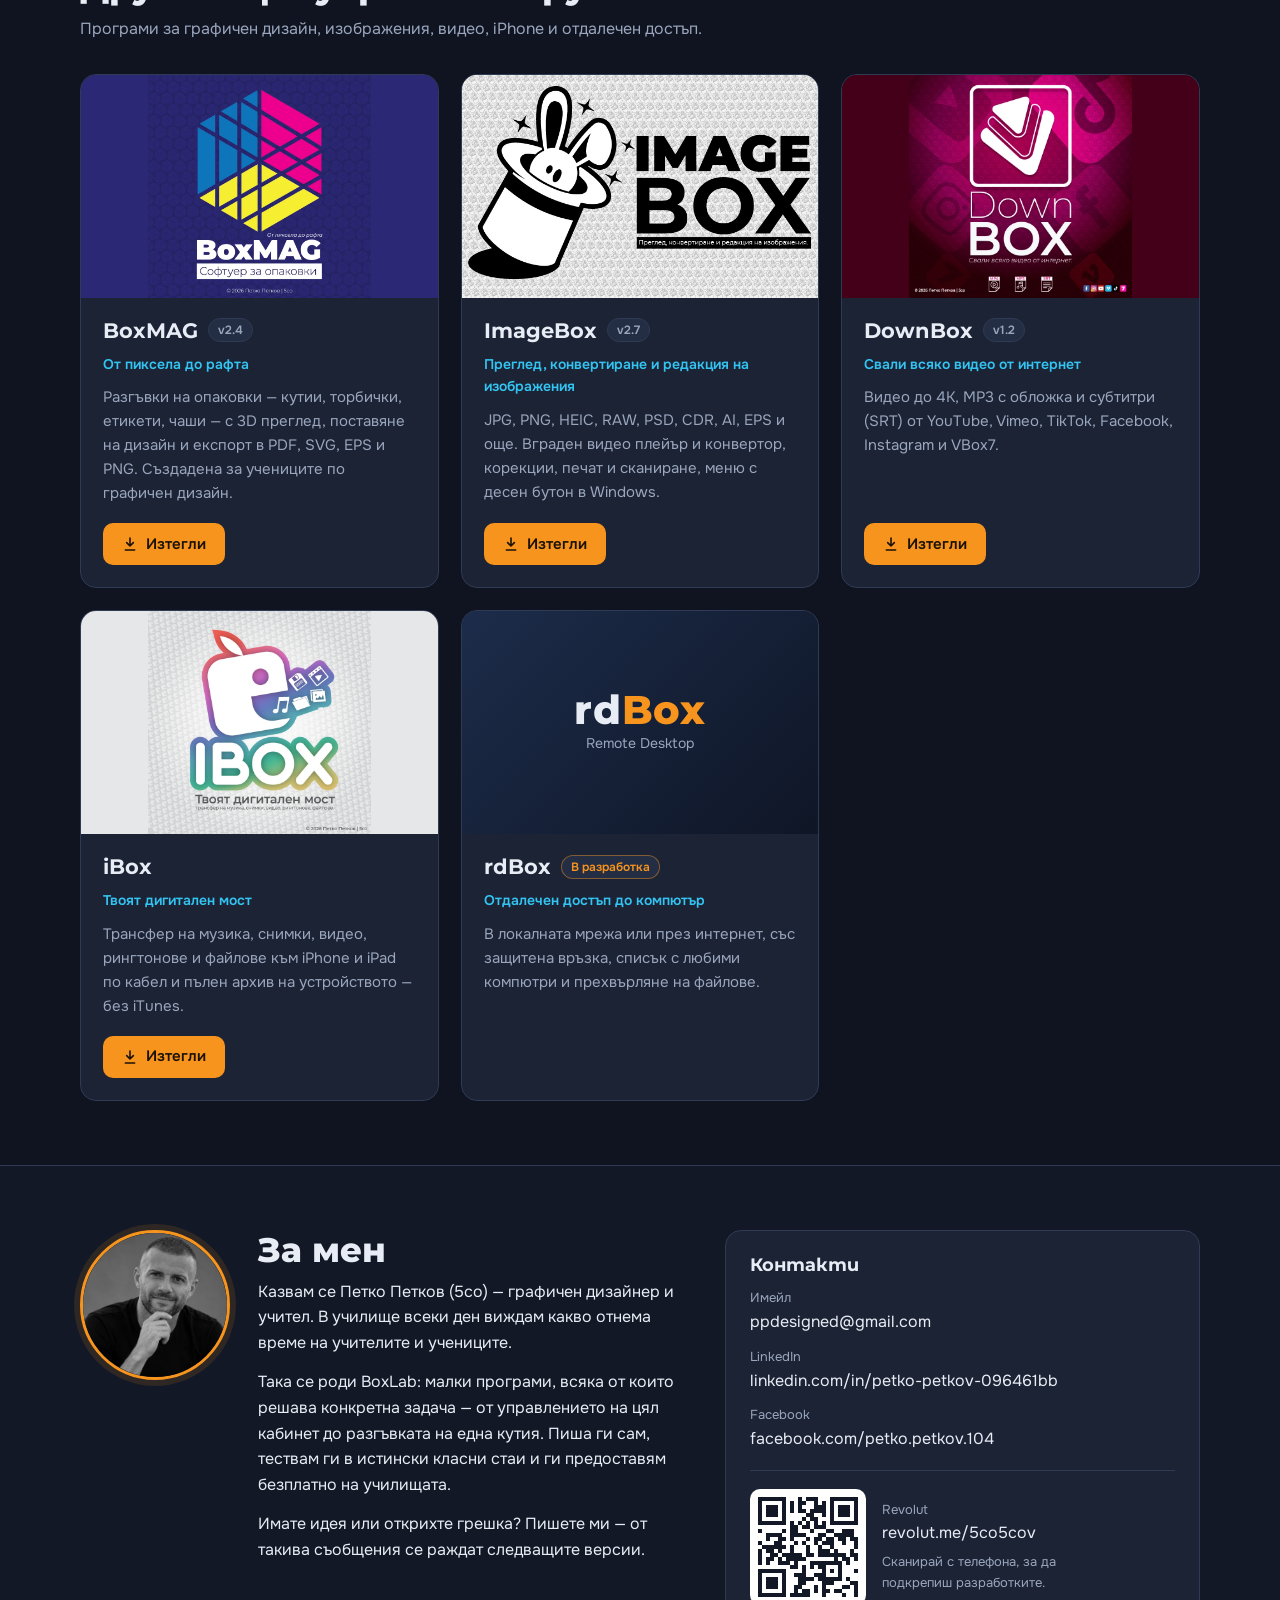
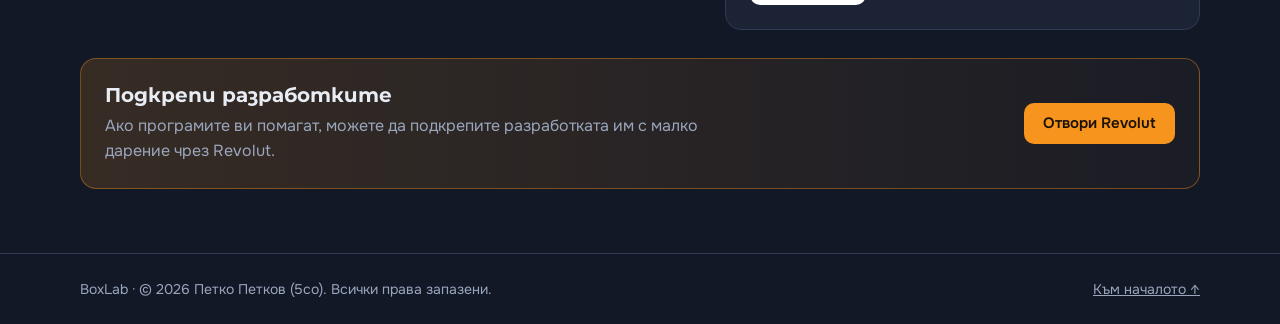
==== commit 9b78c663: "Contacts: add Revolut QR code Co-Authored-By: Claude Opus 5.5 <noreply@anthropic.com> Claude-Session" ====
--- a/index.html
+++ b/index.html
@@ -94,6 +94,12 @@
 .contact-list a{text-decoration:none}
 .contact-list a:hover{color:var(--accent)}
 .contact-list span{display:block;font-size:13px;color:var(--muted)}
+.qr-box{display:flex;gap:16px;align-items:center;margin-top:18px;padding-top:18px;border-top:1px solid var(--line)}
+.qr-box .qr{width:116px;height:116px;display:block;border-radius:10px;flex:none}
+.qr-box a{text-decoration:none}
+.qr-box a:hover{color:var(--accent)}
+.qr-box span{display:block;font-size:13px;color:var(--muted)}
+.qr-box small{display:block;color:var(--muted);font-size:13px;margin-top:6px;max-width:26ch}
 .support{margin-top:28px;display:flex;gap:24px;align-items:center;justify-content:space-between;flex-wrap:wrap;background:linear-gradient(90deg,rgba(247,148,29,.16),rgba(247,148,29,.04));border:1px solid rgba(247,148,29,.4);border-radius:16px;padding:24px}
 .support h3{font:700 20px/1.2 var(--display);margin:0 0 6px}
 .support p{margin:0;color:var(--muted);max-width:56ch}
@@ -269,6 +275,10 @@
           <li><span>LinkedIn</span><a href="https://www.linkedin.com/in/petko-petkov-096461bb" target="_blank" rel="noopener">linkedin.com/in/petko-petkov-096461bb</a></li>
           <li><span>Facebook</span><a href="https://www.facebook.com/petko.petkov.104" target="_blank" rel="noopener">facebook.com/petko.petkov.104</a></li>
         </ul>
+        <div class="qr-box">
+          <a href="https://revolut.me/5co5cov" target="_blank" rel="noopener"><svg class="qr" viewBox="0 0 29 29" role="img" aria-label="QR код към revolut.me/5co5cov" shape-rendering="crispEdges"><rect width="29" height="29" fill="#fff"/><path d="M2,2h1v1h-1zM3,2h1v1h-1zM4,2h1v1h-1zM5,2h1v1h-1zM6,2h1v1h-1zM7,2h1v1h-1zM8,2h1v1h-1zM12,2h1v1h-1zM14,2h1v1h-1zM15,2h1v1h-1zM16,2h1v1h-1zM20,2h1v1h-1zM21,2h1v1h-1zM22,2h1v1h-1zM23,2h1v1h-1zM24,2h1v1h-1zM25,2h1v1h-1zM26,2h1v1h-1zM2,3h1v1h-1zM8,3h1v1h-1zM10,3h1v1h-1zM12,3h1v1h-1zM13,3h1v1h-1zM16,3h1v1h-1zM18,3h1v1h-1zM20,3h1v1h-1zM26,3h1v1h-1zM2,4h1v1h-1zM4,4h1v1h-1zM5,4h1v1h-1zM6,4h1v1h-1zM8,4h1v1h-1zM10,4h1v1h-1zM12,4h1v1h-1zM16,4h1v1h-1zM17,4h1v1h-1zM18,4h1v1h-1zM20,4h1v1h-1zM22,4h1v1h-1zM23,4h1v1h-1zM24,4h1v1h-1zM26,4h1v1h-1zM2,5h1v1h-1zM4,5h1v1h-1zM5,5h1v1h-1zM6,5h1v1h-1zM8,5h1v1h-1zM10,5h1v1h-1zM12,5h1v1h-1zM13,5h1v1h-1zM15,5h1v1h-1zM16,5h1v1h-1zM17,5h1v1h-1zM18,5h1v1h-1zM20,5h1v1h-1zM22,5h1v1h-1zM23,5h1v1h-1zM24,5h1v1h-1zM26,5h1v1h-1zM2,6h1v1h-1zM4,6h1v1h-1zM5,6h1v1h-1zM6,6h1v1h-1zM8,6h1v1h-1zM14,6h1v1h-1zM15,6h1v1h-1zM18,6h1v1h-1zM20,6h1v1h-1zM22,6h1v1h-1zM23,6h1v1h-1zM24,6h1v1h-1zM26,6h1v1h-1zM2,7h1v1h-1zM8,7h1v1h-1zM13,7h1v1h-1zM15,7h1v1h-1zM16,7h1v1h-1zM20,7h1v1h-1zM26,7h1v1h-1zM2,8h1v1h-1zM3,8h1v1h-1zM4,8h1v1h-1zM5,8h1v1h-1zM6,8h1v1h-1zM7,8h1v1h-1zM8,8h1v1h-1zM10,8h1v1h-1zM12,8h1v1h-1zM14,8h1v1h-1zM16,8h1v1h-1zM18,8h1v1h-1zM20,8h1v1h-1zM21,8h1v1h-1zM22,8h1v1h-1zM23,8h1v1h-1zM24,8h1v1h-1zM25,8h1v1h-1zM26,8h1v1h-1zM10,9h1v1h-1zM11,9h1v1h-1zM13,9h1v1h-1zM14,9h1v1h-1zM16,9h1v1h-1zM17,9h1v1h-1zM18,9h1v1h-1zM2,10h1v1h-1zM8,10h1v1h-1zM10,10h1v1h-1zM11,10h1v1h-1zM15,10h1v1h-1zM19,10h1v1h-1zM20,10h1v1h-1zM23,10h1v1h-1zM24,10h1v1h-1zM25,10h1v1h-1zM4,11h1v1h-1zM5,11h1v1h-1zM6,11h1v1h-1zM7,11h1v1h-1zM10,11h1v1h-1zM11,11h1v1h-1zM12,11h1v1h-1zM13,11h1v1h-1zM17,11h1v1h-1zM18,11h1v1h-1zM21,11h1v1h-1zM22,11h1v1h-1zM23,11h1v1h-1zM24,11h1v1h-1zM25,11h1v1h-1zM4,12h1v1h-1zM7,12h1v1h-1zM8,12h1v1h-1zM10,12h1v1h-1zM14,12h1v1h-1zM16,12h1v1h-1zM17,12h1v1h-1zM19,12h1v1h-1zM20,12h1v1h-1zM22,12h1v1h-1zM23,12h1v1h-1zM25,12h1v1h-1zM26,12h1v1h-1zM2,13h1v1h-1zM6,13h1v1h-1zM7,13h1v1h-1zM11,13h1v1h-1zM13,13h1v1h-1zM16,13h1v1h-1zM18,13h1v1h-1zM19,13h1v1h-1zM20,13h1v1h-1zM23,13h1v1h-1zM26,13h1v1h-1zM3,14h1v1h-1zM4,14h1v1h-1zM5,14h1v1h-1zM6,14h1v1h-1zM7,14h1v1h-1zM8,14h1v1h-1zM10,14h1v1h-1zM14,14h1v1h-1zM17,14h1v1h-1zM20,14h1v1h-1zM26,14h1v1h-1zM2,15h1v1h-1zM4,15h1v1h-1zM5,15h1v1h-1zM7,15h1v1h-1zM10,15h1v1h-1zM14,15h1v1h-1zM17,15h1v1h-1zM18,15h1v1h-1zM19,15h1v1h-1zM21,15h1v1h-1zM25,15h1v1h-1zM2,16h1v1h-1zM5,16h1v1h-1zM6,16h1v1h-1zM8,16h1v1h-1zM9,16h1v1h-1zM10,16h1v1h-1zM11,16h1v1h-1zM12,16h1v1h-1zM14,16h1v1h-1zM15,16h1v1h-1zM17,16h1v1h-1zM18,16h1v1h-1zM19,16h1v1h-1zM20,16h1v1h-1zM21,16h1v1h-1zM22,16h1v1h-1zM23,16h1v1h-1zM25,16h1v1h-1zM26,16h1v1h-1zM2,17h1v1h-1zM4,17h1v1h-1zM5,17h1v1h-1zM7,17h1v1h-1zM9,17h1v1h-1zM10,17h1v1h-1zM11,17h1v1h-1zM12,17h1v1h-1zM13,17h1v1h-1zM21,17h1v1h-1zM23,17h1v1h-1zM24,17h1v1h-1zM26,17h1v1h-1zM2,18h1v1h-1zM4,18h1v1h-1zM7,18h1v1h-1zM8,18h1v1h-1zM9,18h1v1h-1zM11,18h1v1h-1zM15,18h1v1h-1zM16,18h1v1h-1zM17,18h1v1h-1zM18,18h1v1h-1zM19,18h1v1h-1zM20,18h1v1h-1zM21,18h1v1h-1zM22,18h1v1h-1zM24,18h1v1h-1zM10,19h1v1h-1zM11,19h1v1h-1zM13,19h1v1h-1zM15,19h1v1h-1zM17,19h1v1h-1zM18,19h1v1h-1zM22,19h1v1h-1zM2,20h1v1h-1zM3,20h1v1h-1zM4,20h1v1h-1zM5,20h1v1h-1zM6,20h1v1h-1zM7,20h1v1h-1zM8,20h1v1h-1zM13,20h1v1h-1zM18,20h1v1h-1zM20,20h1v1h-1zM22,20h1v1h-1zM26,20h1v1h-1zM2,21h1v1h-1zM8,21h1v1h-1zM11,21h1v1h-1zM12,21h1v1h-1zM13,21h1v1h-1zM16,21h1v1h-1zM17,21h1v1h-1zM18,21h1v1h-1zM22,21h1v1h-1zM2,22h1v1h-1zM4,22h1v1h-1zM5,22h1v1h-1zM6,22h1v1h-1zM8,22h1v1h-1zM12,22h1v1h-1zM13,22h1v1h-1zM14,22h1v1h-1zM15,22h1v1h-1zM17,22h1v1h-1zM18,22h1v1h-1zM19,22h1v1h-1zM20,22h1v1h-1zM21,22h1v1h-1zM22,22h1v1h-1zM24,22h1v1h-1zM2,23h1v1h-1zM4,23h1v1h-1zM5,23h1v1h-1zM6,23h1v1h-1zM8,23h1v1h-1zM12,23h1v1h-1zM13,23h1v1h-1zM18,23h1v1h-1zM19,23h1v1h-1zM20,23h1v1h-1zM25,23h1v1h-1zM26,23h1v1h-1zM2,24h1v1h-1zM4,24h1v1h-1zM5,24h1v1h-1zM6,24h1v1h-1zM8,24h1v1h-1zM11,24h1v1h-1zM12,24h1v1h-1zM16,24h1v1h-1zM18,24h1v1h-1zM23,24h1v1h-1zM24,24h1v1h-1zM26,24h1v1h-1zM2,25h1v1h-1zM8,25h1v1h-1zM11,25h1v1h-1zM13,25h1v1h-1zM14,25h1v1h-1zM16,25h1v1h-1zM18,25h1v1h-1zM19,25h1v1h-1zM21,25h1v1h-1zM22,25h1v1h-1zM26,25h1v1h-1zM2,26h1v1h-1zM3,26h1v1h-1zM4,26h1v1h-1zM5,26h1v1h-1zM6,26h1v1h-1zM7,26h1v1h-1zM8,26h1v1h-1zM10,26h1v1h-1zM11,26h1v1h-1zM12,26h1v1h-1zM13,26h1v1h-1zM14,26h1v1h-1zM18,26h1v1h-1zM23,26h1v1h-1zM26,26h1v1h-1z" fill="#121826"/></svg></a>
+          <div><span>Revolut</span><a href="https://revolut.me/5co5cov" target="_blank" rel="noopener">revolut.me/5co5cov</a><small>Сканирай с телефона, за да подкрепиш разработките.</small></div>
+        </div>
       </div>
     </div>
     <div class="wrap">
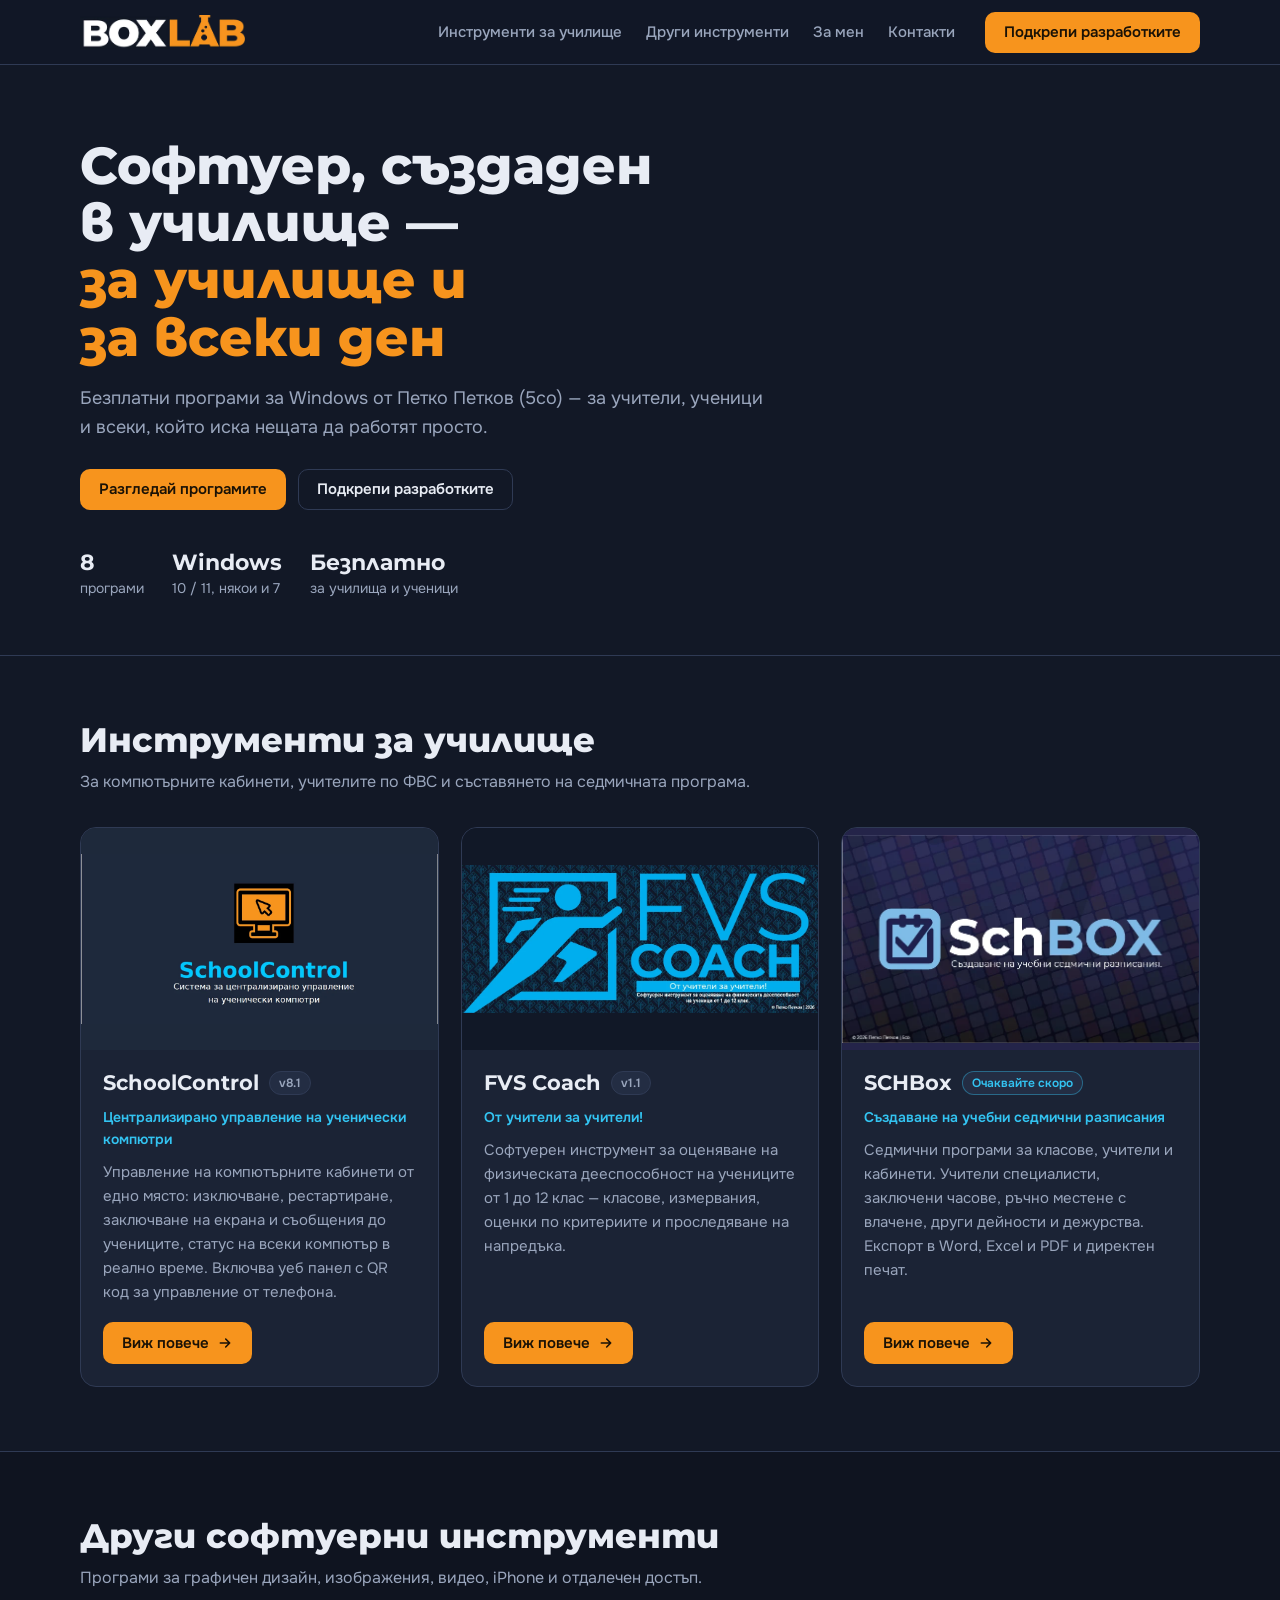
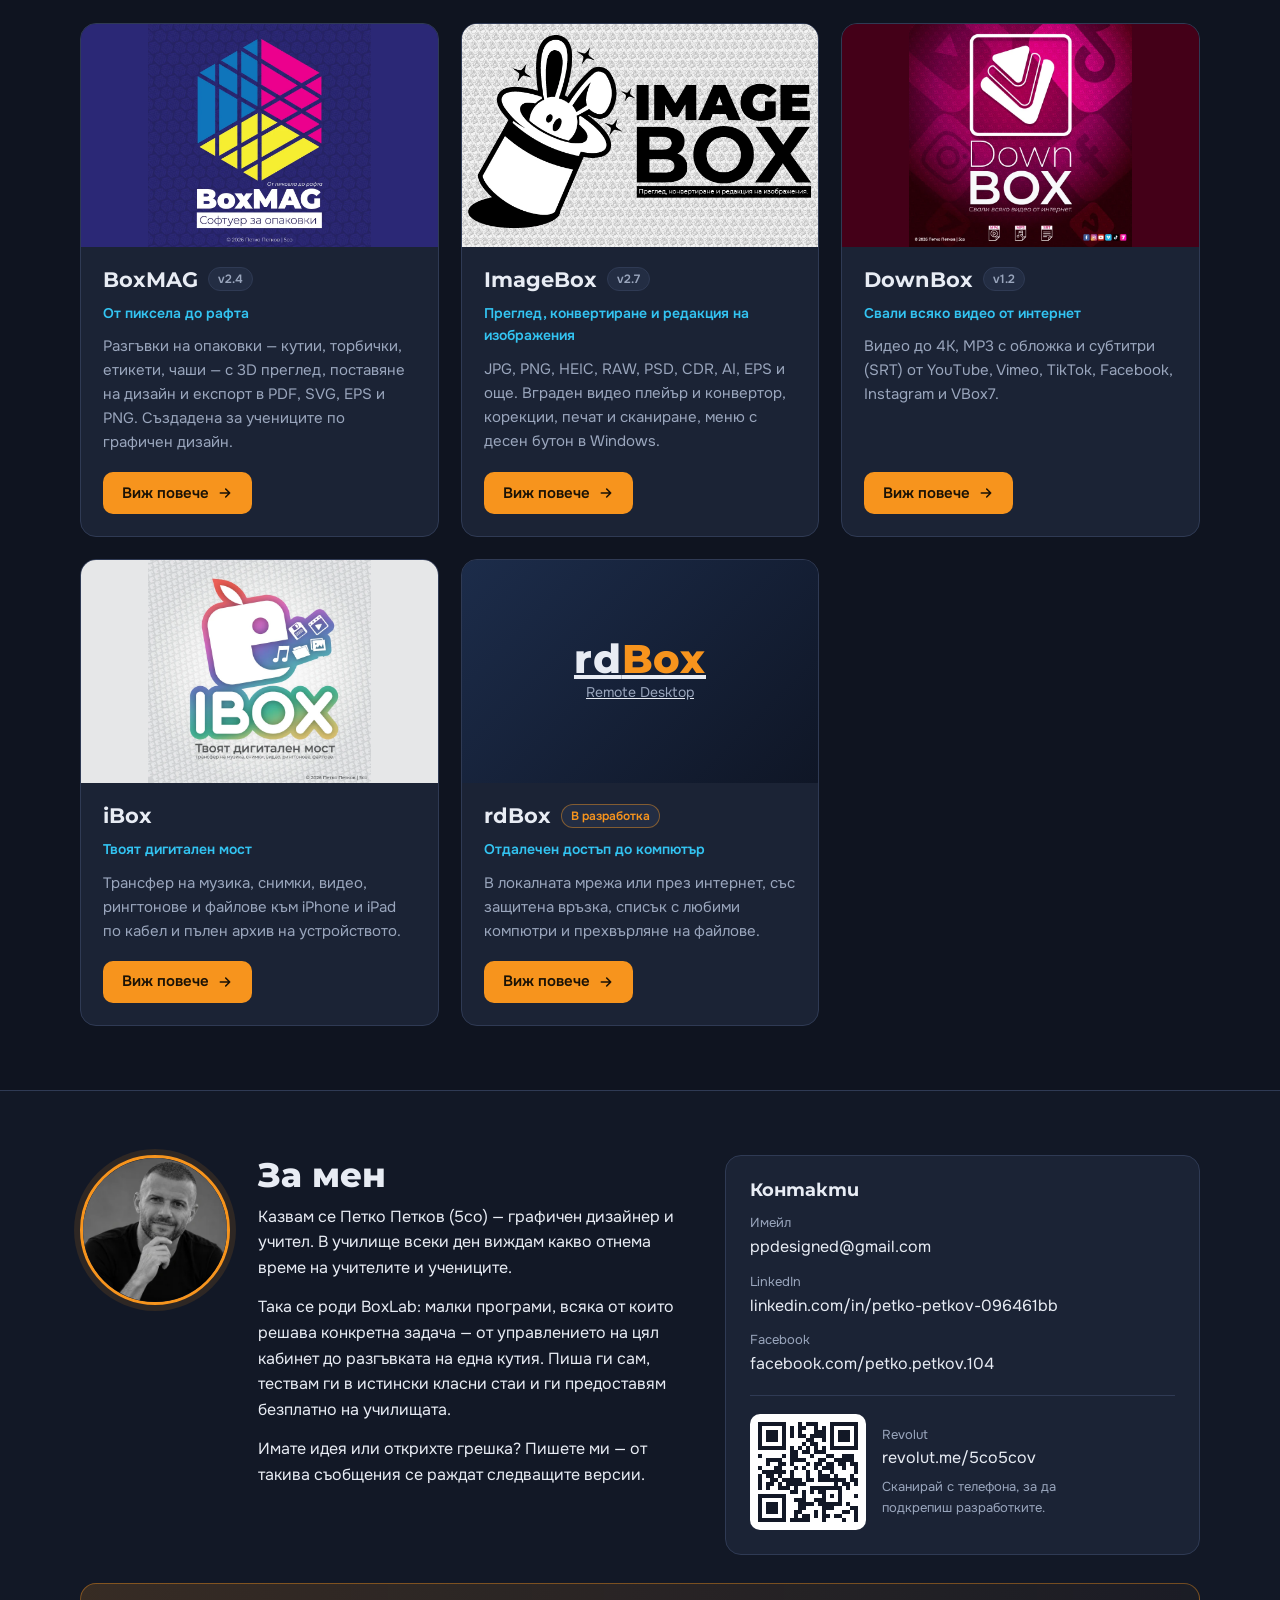
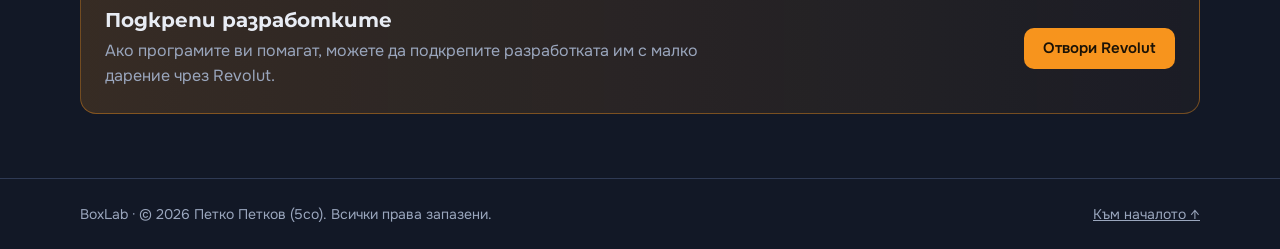
==== commit cab24c6a: "Add a page for every app; cards link via 'Виж повече'; iBox text fix - apps/<slug>.html: splash, des" ====
--- a/index.html
+++ b/index.html
@@ -4,125 +4,21 @@
 <meta charset="utf-8">
 <meta name="viewport" content="width=device-width, initial-scale=1">
 <title>BoxLab — програмите на 5co</title>
+<meta name="description" content="Безплатни програми за Windows от Петко Петков (5co): SchoolControl, FVS Coach, SCHBox, BoxMAG, ImageBox, DownBox, iBox.">
 <link rel="preconnect" href="https://fonts.googleapis.com">
 <link rel="preconnect" href="https://fonts.gstatic.com" crossorigin>
 <link href="https://fonts.googleapis.com/css2?family=Montserrat:wght@600;700;800&family=Onest:wght@400;500;600&display=swap" rel="stylesheet">
-<style>
-:root{
-  /* Layout: dark workshop page — hero, two shelves of app cards, about + contacts; one orange accent for actions */
-  --bg:#121826;
-  --surface:#1b2335;
-  --surface-2:#232d43;
-  --line:#2f3a54;
-  --text:#e8ecf4;
-  --muted:#9aa6bd;
-  --accent:#f7941d;
-  --accent-ink:#1a1206;
-  --cyan:#33c4f2;
-  --display:"Montserrat",system-ui,sans-serif;
-  --body:"Onest",system-ui,-apple-system,"Segoe UI",sans-serif;
-  color-scheme:dark;
-}
-*{box-sizing:border-box}
-html{scroll-behavior:smooth}
-@media (prefers-reduced-motion:reduce){html{scroll-behavior:auto}*{transition:none!important}}
-body{margin:0;background:var(--bg);color:var(--text);font:400 16px/1.6 var(--body)}
-a{color:inherit}
-img{max-width:100%;display:block}
-.wrap{max-width:1160px;margin:0 auto;padding:0 20px}
-:focus-visible{outline:2px solid var(--cyan);outline-offset:3px;border-radius:6px}
-
-/* nav */
-header.nav{position:sticky;top:0;z-index:10;background:rgba(18,24,38,.92);backdrop-filter:blur(8px);border-bottom:1px solid var(--line)}
-.nav .wrap{display:flex;align-items:center;gap:20px;min-height:64px;flex-wrap:wrap;padding-top:8px;padding-bottom:8px}
-.brand{display:flex;align-items:center;text-decoration:none}
-.brand img{height:34px;width:auto}
-.nav nav{display:flex;gap:4px;flex-wrap:wrap;margin-left:auto}
-.nav nav a{text-decoration:none;color:var(--muted);padding:8px 10px;border-radius:8px;font-weight:500;font-size:15px}
-.nav nav a:hover{color:var(--text);background:var(--surface)}
-
-.btn{display:inline-flex;align-items:center;gap:8px;text-decoration:none;font:600 15px/1 var(--body);padding:12px 18px;border-radius:10px;border:1px solid transparent;cursor:pointer;white-space:nowrap}
-.btn-accent{background:var(--accent);color:var(--accent-ink)}
-.btn-accent:hover{background:#ffa83d}
-.btn-ghost{border-color:var(--line);color:var(--text)}
-.btn-ghost:hover{border-color:var(--muted)}
-.btn svg{width:16px;height:16px;flex:none}
-
-/* hero */
-.hero{padding:72px 0 56px;border-bottom:1px solid var(--line)}
-.hero h1{font:800 clamp(30px,5vw,52px)/1.1 var(--display);margin:0 0 18px;max-width:18ch;text-wrap:balance}
-.hero h1 em{font-style:normal;color:var(--accent)}
-.hero p{color:var(--muted);font-size:18px;max-width:58ch;margin:0 0 28px}
-.hero .actions{display:flex;gap:12px;flex-wrap:wrap}
-.facts{display:flex;gap:28px;flex-wrap:wrap;margin-top:40px;color:var(--muted);font-size:14px}
-.facts b{display:block;color:var(--text);font:700 22px/1.2 var(--display)}
-
-/* sections */
-section.block{padding:64px 0}
-.block h2{font:800 clamp(24px,3.2vw,34px)/1.2 var(--display);margin:0 0 8px;text-wrap:balance}
-.block .lead{color:var(--muted);margin:0 0 32px;max-width:62ch}
-
-.grid{display:grid;grid-template-columns:repeat(auto-fill,minmax(320px,1fr));gap:22px}
-.card{display:flex;flex-direction:column;background:var(--surface);border:1px solid var(--line);border-radius:16px;overflow:hidden}
-.shot{position:relative;aspect-ratio:16/10;display:grid;place-items:center;overflow:hidden;background:var(--shot,#1e293b)}
-.shot img{position:absolute;inset:0;width:100%;height:100%;object-fit:contain}
-.card .body{padding:20px 22px 22px;display:flex;flex-direction:column;gap:10px;flex:1}
-.card h3{font:700 21px/1.2 var(--display);margin:0;display:flex;align-items:center;gap:10px;flex-wrap:wrap}
-.tag{font:600 12px/1 var(--body);padding:5px 9px;border-radius:999px;background:var(--surface-2);color:var(--muted);border:1px solid var(--line)}
-.tag.soon{color:var(--cyan);border-color:rgba(51,196,242,.4)}
-.tag.dev{color:var(--accent);border-color:rgba(247,148,29,.45)}
-.motto{color:var(--cyan);font-weight:600;font-size:14px;margin:0}
-.card p.desc{margin:0;color:var(--muted);font-size:15px}
-.card .dl{display:flex;gap:10px;flex-wrap:wrap;margin-top:auto;padding-top:8px}
-.meta{font-size:13px;color:var(--muted)}
-
-.rd{background:linear-gradient(135deg,#1c2c4a,#0f1626);color:var(--text)}
-.rd div{text-align:center}
-.rd b{display:block;font:800 40px/1 var(--display);letter-spacing:.02em}
-.rd b span{color:var(--accent)}
-.rd small{color:var(--muted);font-size:14px}
-
-/* about + contact */
-.about{display:grid;grid-template-columns:1.3fr 1fr;gap:28px;align-items:start}
-.about p{max-width:62ch;margin:0 0 14px}
-.me{display:flex;gap:28px;align-items:flex-start}
-.avatar{flex:none;width:150px;height:150px;border-radius:50%;object-fit:cover;border:3px solid var(--accent);box-shadow:0 0 0 6px rgba(247,148,29,.12)}
-@media (max-width:560px){.me{flex-direction:column;gap:18px}.avatar{width:120px;height:120px}}
-.panel{background:var(--surface);border:1px solid var(--line);border-radius:16px;padding:24px}
-.panel h3{font:700 18px/1.2 var(--display);margin:0 0 12px}
-.contact-list{list-style:none;margin:0;padding:0;display:grid;gap:12px}
-.contact-list a{text-decoration:none}
-.contact-list a:hover{color:var(--accent)}
-.contact-list span{display:block;font-size:13px;color:var(--muted)}
-.qr-box{display:flex;gap:16px;align-items:center;margin-top:18px;padding-top:18px;border-top:1px solid var(--line)}
-.qr-box .qr{width:116px;height:116px;display:block;border-radius:10px;flex:none}
-.qr-box a{text-decoration:none}
-.qr-box a:hover{color:var(--accent)}
-.qr-box span{display:block;font-size:13px;color:var(--muted)}
-.qr-box small{display:block;color:var(--muted);font-size:13px;margin-top:6px;max-width:26ch}
-.support{margin-top:28px;display:flex;gap:24px;align-items:center;justify-content:space-between;flex-wrap:wrap;background:linear-gradient(90deg,rgba(247,148,29,.16),rgba(247,148,29,.04));border:1px solid rgba(247,148,29,.4);border-radius:16px;padding:24px}
-.support h3{font:700 20px/1.2 var(--display);margin:0 0 6px}
-.support p{margin:0;color:var(--muted);max-width:56ch}
-
-footer{border-top:1px solid var(--line);padding:24px 0;color:var(--muted);font-size:14px}
-footer .wrap{display:flex;justify-content:space-between;gap:12px;flex-wrap:wrap}
-
-@media (max-width:760px){
-  .about{grid-template-columns:1fr}
-  .nav nav{margin-left:0;width:100%}
-  .grid{grid-template-columns:1fr}
-}
-</style>
+<link rel="stylesheet" href="css/style.css">
 </head>
 <body>
 <header class="nav">
   <div class="wrap">
-    <a class="brand" href="#top" aria-label="BoxLab — към началото"><img src="img/boxlab-logo.webp" alt="BoxLab" width="166" height="34"></a>
+    <a class="brand" href="index.html" aria-label="BoxLab — към началото"><img src="img/boxlab-logo.webp" alt="BoxLab" width="166" height="34"></a>
     <nav aria-label="Основно меню">
-      <a href="#school">Инструменти за училище</a>
-      <a href="#other">Други инструменти</a>
-      <a href="#about">За мен</a>
-      <a href="#contact">Контакти</a>
+      <a href="index.html#school">Инструменти за училище</a>
+      <a href="index.html#other">Други инструменти</a>
+      <a href="index.html#about">За мен</a>
+      <a href="index.html#contact">Контакти</a>
     </nav>
     <a class="btn btn-accent" href="https://revolut.me/5co5cov" target="_blank" rel="noopener">Подкрепи разработките</a>
   </div>
@@ -150,109 +46,103 @@
       <h2>Инструменти за училище</h2>
       <p class="lead">За компютърните кабинети, учителите по ФВС и съставянето на седмичната програма.</p>
       <div class="grid">
-
         <article class="card">
-          <div class="shot" style="--shot:#1e293b"><img src="img/schoolcontrol.webp" alt="Splash екран на SchoolControl" loading="lazy"></div>
+          <a class="card-link" href="apps/schoolcontrol.html" tabindex="-1" aria-hidden="true"><div class="shot" style="--shot:#1e293b"><img src="img/schoolcontrol.webp" alt="Splash екран на SchoolControl" loading="lazy"></div></a>
           <div class="body">
-            <h3>SchoolControl <span class="tag">v8.1</span></h3>
+            <h3><a href="apps/schoolcontrol.html">SchoolControl</a> <span class="tag">v8.1</span></h3>
             <p class="motto">Централизирано управление на ученически компютри</p>
             <p class="desc">Управление на компютърните кабинети от едно място: изключване, рестартиране, заключване на екрана и съобщения до учениците, статус на всеки компютър в реално време. Включва уеб панел с QR код за управление от телефона.</p>
             <div class="dl">
-              <a class="btn btn-accent" href="https://drive.google.com/file/d/1OH3-gC4MhzktRUD9_4znTt1HQbsIjUmk/view?usp=drive_link" target="_blank" rel="noopener"><svg viewBox="0 0 24 24" fill="none" stroke="currentColor" stroke-width="2.4" stroke-linecap="round" stroke-linejoin="round" aria-hidden="true"><path d="M12 3v12M7 10l5 5 5-5M5 21h14"/></svg>Windows 10 / 11</a>
-              <a class="btn btn-ghost" href="https://drive.google.com/file/d/1CXPhzK3GliVkLU9mATM-00afcTiWIHGd/view?usp=drive_link" target="_blank" rel="noopener">Windows 7 (64-bit)</a>
+              <a class="btn btn-accent" href="apps/schoolcontrol.html">Виж повече<svg viewBox="0 0 24 24" fill="none" stroke="currentColor" stroke-width="2.4" stroke-linecap="round" stroke-linejoin="round" aria-hidden="true"><path d="M5 12h14M13 6l6 6-6 6"/></svg></a>
             </div>
           </div>
         </article>
-
         <article class="card">
-          <div class="shot" style="--shot:#111827"><img src="img/fvscoach.webp" alt="Splash екран на FVS Coach" loading="lazy"></div>
+          <a class="card-link" href="apps/fvs-coach.html" tabindex="-1" aria-hidden="true"><div class="shot" style="--shot:#111827"><img src="img/fvscoach.webp" alt="Splash екран на FVS Coach" loading="lazy"></div></a>
           <div class="body">
-            <h3>FVS Coach <span class="tag">v1.1</span></h3>
+            <h3><a href="apps/fvs-coach.html">FVS Coach</a> <span class="tag">v1.1</span></h3>
             <p class="motto">От учители за учители!</p>
             <p class="desc">Софтуерен инструмент за оценяване на физическата дееспособност на учениците от 1 до 12 клас — класове, измервания, оценки по критериите и проследяване на напредъка.</p>
             <div class="dl">
-              <a class="btn btn-accent" href="https://drive.google.com/file/d/1Hf_mr8f53ITGiLJ4NSSNK9ZMdFgHavs0/view?usp=drive_link" target="_blank" rel="noopener"><svg viewBox="0 0 24 24" fill="none" stroke="currentColor" stroke-width="2.4" stroke-linecap="round" stroke-linejoin="round" aria-hidden="true"><path d="M12 3v12M7 10l5 5 5-5M5 21h14"/></svg>Изтегли</a>
+              <a class="btn btn-accent" href="apps/fvs-coach.html">Виж повече<svg viewBox="0 0 24 24" fill="none" stroke="currentColor" stroke-width="2.4" stroke-linecap="round" stroke-linejoin="round" aria-hidden="true"><path d="M5 12h14M13 6l6 6-6 6"/></svg></a>
             </div>
           </div>
         </article>
-
         <article class="card">
-          <div class="shot" style="--shot:#242449"><img src="img/schbox.webp" alt="Splash екран на SCHBox" loading="lazy"></div>
+          <a class="card-link" href="apps/schbox.html" tabindex="-1" aria-hidden="true"><div class="shot" style="--shot:#242449"><img src="img/schbox.webp" alt="Splash екран на SCHBox" loading="lazy"></div></a>
           <div class="body">
-            <h3>SCHBox <span class="tag soon">Очаквайте скоро</span></h3>
+            <h3><a href="apps/schbox.html">SCHBox</a> <span class="tag soon">Очаквайте скоро</span></h3>
             <p class="motto">Създаване на учебни седмични разписания</p>
             <p class="desc">Седмични програми за класове, учители и кабинети. Учители специалисти, заключени часове, ръчно местене с влачене, други дейности и дежурства. Експорт в Word, Excel и PDF и директен печат.</p>
-            <div class="dl"><span class="meta">Приложението е в последна фаза на тестване.</span></div>
+            <div class="dl">
+              <a class="btn btn-accent" href="apps/schbox.html">Виж повече<svg viewBox="0 0 24 24" fill="none" stroke="currentColor" stroke-width="2.4" stroke-linecap="round" stroke-linejoin="round" aria-hidden="true"><path d="M5 12h14M13 6l6 6-6 6"/></svg></a>
+            </div>
           </div>
         </article>
-
       </div>
     </div>
   </section>
 
-  <section class="block" id="other" style="background:#0f1420;border-top:1px solid var(--line);border-bottom:1px solid var(--line)">
+  <section class="block alt" id="other">
     <div class="wrap">
       <h2>Други софтуерни инструменти</h2>
       <p class="lead">Програми за графичен дизайн, изображения, видео, iPhone и отдалечен достъп.</p>
       <div class="grid">
-
         <article class="card">
-          <div class="shot" style="--shot:#2b2876"><img src="img/boxmag.webp" alt="Splash екран на BoxMAG" loading="lazy"></div>
+          <a class="card-link" href="apps/boxmag.html" tabindex="-1" aria-hidden="true"><div class="shot" style="--shot:#2b2876"><img src="img/boxmag.webp" alt="Splash екран на BoxMAG" loading="lazy"></div></a>
           <div class="body">
-            <h3>BoxMAG <span class="tag">v2.4</span></h3>
+            <h3><a href="apps/boxmag.html">BoxMAG</a> <span class="tag">v2.4</span></h3>
             <p class="motto">От пиксела до рафта</p>
             <p class="desc">Разгъвки на опаковки — кутии, торбички, етикети, чаши — с 3D преглед, поставяне на дизайн и експорт в PDF, SVG, EPS и PNG. Създадена за учениците по графичен дизайн.</p>
             <div class="dl">
-              <a class="btn btn-accent" href="https://drive.google.com/file/d/1gAkdbxF0jY8W7kGCFCd62C63rsixD9_W/view?usp=drive_link" target="_blank" rel="noopener"><svg viewBox="0 0 24 24" fill="none" stroke="currentColor" stroke-width="2.4" stroke-linecap="round" stroke-linejoin="round" aria-hidden="true"><path d="M12 3v12M7 10l5 5 5-5M5 21h14"/></svg>Изтегли</a>
+              <a class="btn btn-accent" href="apps/boxmag.html">Виж повече<svg viewBox="0 0 24 24" fill="none" stroke="currentColor" stroke-width="2.4" stroke-linecap="round" stroke-linejoin="round" aria-hidden="true"><path d="M5 12h14M13 6l6 6-6 6"/></svg></a>
             </div>
           </div>
         </article>
-
         <article class="card">
-          <div class="shot" style="--shot:#d6d6d6"><img src="img/imagebox.webp" alt="Splash екран на ImageBox" loading="lazy"></div>
+          <a class="card-link" href="apps/imagebox.html" tabindex="-1" aria-hidden="true"><div class="shot" style="--shot:#d6d6d6"><img src="img/imagebox.webp" alt="Splash екран на ImageBox" loading="lazy"></div></a>
           <div class="body">
-            <h3>ImageBox <span class="tag">v2.7</span></h3>
+            <h3><a href="apps/imagebox.html">ImageBox</a> <span class="tag">v2.7</span></h3>
             <p class="motto">Преглед, конвертиране и редакция на изображения</p>
             <p class="desc">JPG, PNG, HEIC, RAW, PSD, CDR, AI, EPS и още. Вграден видео плейър и конвертор, корекции, печат и сканиране, меню с десен бутон в Windows.</p>
             <div class="dl">
-              <a class="btn btn-accent" href="https://drive.google.com/file/d/10o6xnFEgeAXe3vDWp8zsMofTRRjuY5nA/view?usp=drive_link" target="_blank" rel="noopener"><svg viewBox="0 0 24 24" fill="none" stroke="currentColor" stroke-width="2.4" stroke-linecap="round" stroke-linejoin="round" aria-hidden="true"><path d="M12 3v12M7 10l5 5 5-5M5 21h14"/></svg>Изтегли</a>
+              <a class="btn btn-accent" href="apps/imagebox.html">Виж повече<svg viewBox="0 0 24 24" fill="none" stroke="currentColor" stroke-width="2.4" stroke-linecap="round" stroke-linejoin="round" aria-hidden="true"><path d="M5 12h14M13 6l6 6-6 6"/></svg></a>
             </div>
           </div>
         </article>
-
         <article class="card">
-          <div class="shot" style="--shot:#440018"><img src="img/downbox.webp" alt="Splash екран на DownBox" loading="lazy"></div>
+          <a class="card-link" href="apps/downbox.html" tabindex="-1" aria-hidden="true"><div class="shot" style="--shot:#440018"><img src="img/downbox.webp" alt="Splash екран на DownBox" loading="lazy"></div></a>
           <div class="body">
-            <h3>DownBox <span class="tag">v1.2</span></h3>
+            <h3><a href="apps/downbox.html">DownBox</a> <span class="tag">v1.2</span></h3>
             <p class="motto">Свали всяко видео от интернет</p>
             <p class="desc">Видео до 4K, MP3 с обложка и субтитри (SRT) от YouTube, Vimeo, TikTok, Facebook, Instagram и VBox7.</p>
             <div class="dl">
-              <a class="btn btn-accent" href="https://drive.google.com/file/d/1Vm9qY-jGfGt747HTL3-gNJ50uSFfgp23/view?usp=drive_link" target="_blank" rel="noopener"><svg viewBox="0 0 24 24" fill="none" stroke="currentColor" stroke-width="2.4" stroke-linecap="round" stroke-linejoin="round" aria-hidden="true"><path d="M12 3v12M7 10l5 5 5-5M5 21h14"/></svg>Изтегли</a>
+              <a class="btn btn-accent" href="apps/downbox.html">Виж повече<svg viewBox="0 0 24 24" fill="none" stroke="currentColor" stroke-width="2.4" stroke-linecap="round" stroke-linejoin="round" aria-hidden="true"><path d="M5 12h14M13 6l6 6-6 6"/></svg></a>
             </div>
           </div>
         </article>
-
         <article class="card">
-          <div class="shot" style="--shot:#e6e7e8"><img src="img/ibox.webp" alt="Splash екран на iBox" loading="lazy"></div>
+          <a class="card-link" href="apps/ibox.html" tabindex="-1" aria-hidden="true"><div class="shot" style="--shot:#e6e7e8"><img src="img/ibox.webp" alt="Splash екран на iBox" loading="lazy"></div></a>
           <div class="body">
-            <h3>iBox</h3>
+            <h3><a href="apps/ibox.html">iBox</a> </h3>
             <p class="motto">Твоят дигитален мост</p>
-            <p class="desc">Трансфер на музика, снимки, видео, рингтонове и файлове към iPhone и iPad по кабел и пълен архив на устройството — без iTunes.</p>
+            <p class="desc">Трансфер на музика, снимки, видео, рингтонове и файлове към iPhone и iPad по кабел и пълен архив на устройството.</p>
             <div class="dl">
-              <a class="btn btn-accent" href="https://drive.google.com/file/d/19aaS3BB-kCN-iVnfD7NAsqAmKjWdIBgS/view?usp=drive_link" target="_blank" rel="noopener"><svg viewBox="0 0 24 24" fill="none" stroke="currentColor" stroke-width="2.4" stroke-linecap="round" stroke-linejoin="round" aria-hidden="true"><path d="M12 3v12M7 10l5 5 5-5M5 21h14"/></svg>Изтегли</a>
+              <a class="btn btn-accent" href="apps/ibox.html">Виж повече<svg viewBox="0 0 24 24" fill="none" stroke="currentColor" stroke-width="2.4" stroke-linecap="round" stroke-linejoin="round" aria-hidden="true"><path d="M5 12h14M13 6l6 6-6 6"/></svg></a>
             </div>
           </div>
         </article>
-
         <article class="card">
-          <div class="shot rd"><div><b>rd<span>Box</span></b><small>Remote Desktop</small></div></div>
+          <a class="card-link" href="apps/rdbox.html" tabindex="-1" aria-hidden="true"><div class="shot rd"><div><b>rd<span>Box</span></b><small>Remote Desktop</small></div></div></a>
           <div class="body">
-            <h3>rdBox <span class="tag dev">В разработка</span></h3>
+            <h3><a href="apps/rdbox.html">rdBox</a> <span class="tag dev">В разработка</span></h3>
             <p class="motto">Отдалечен достъп до компютър</p>
             <p class="desc">В локалната мрежа или през интернет, със защитена връзка, списък с любими компютри и прехвърляне на файлове.</p>
+            <div class="dl">
+              <a class="btn btn-accent" href="apps/rdbox.html">Виж повече<svg viewBox="0 0 24 24" fill="none" stroke="currentColor" stroke-width="2.4" stroke-linecap="round" stroke-linejoin="round" aria-hidden="true"><path d="M5 12h14M13 6l6 6-6 6"/></svg></a>
+            </div>
           </div>
         </article>
-
       </div>
     </div>
   </section>
@@ -292,7 +182,6 @@
     </div>
   </section>
 </main>
-
 <footer>
   <div class="wrap">
     <span>BoxLab · © 2026 Петко Петков (5co). Всички права запазени.</span>
--- a/css/style.css
+++ b/css/style.css
@@ -0,0 +1,144 @@
+:root{
+  /* Layout: dark workshop page — hero, two shelves of app cards, about + contacts; one orange accent for actions */
+  --bg:#121826;
+  --surface:#1b2335;
+  --surface-2:#232d43;
+  --line:#2f3a54;
+  --text:#e8ecf4;
+  --muted:#9aa6bd;
+  --accent:#f7941d;
+  --accent-ink:#1a1206;
+  --cyan:#33c4f2;
+  --display:"Montserrat",system-ui,sans-serif;
+  --body:"Onest",system-ui,-apple-system,"Segoe UI",sans-serif;
+  color-scheme:dark;
+}
+*{box-sizing:border-box}
+html{scroll-behavior:smooth}
+@media (prefers-reduced-motion:reduce){html{scroll-behavior:auto}*{transition:none!important}}
+body{margin:0;background:var(--bg);color:var(--text);font:400 16px/1.6 var(--body)}
+a{color:inherit}
+img{max-width:100%;display:block}
+.wrap{max-width:1160px;margin:0 auto;padding:0 20px}
+:focus-visible{outline:2px solid var(--cyan);outline-offset:3px;border-radius:6px}
+
+/* nav */
+header.nav{position:sticky;top:0;z-index:10;background:rgba(18,24,38,.92);backdrop-filter:blur(8px);border-bottom:1px solid var(--line)}
+.nav .wrap{display:flex;align-items:center;gap:20px;min-height:64px;flex-wrap:wrap;padding-top:8px;padding-bottom:8px}
+.brand{display:flex;align-items:center;text-decoration:none}
+.brand img{height:34px;width:auto}
+.nav nav{display:flex;gap:4px;flex-wrap:wrap;margin-left:auto}
+.nav nav a{text-decoration:none;color:var(--muted);padding:8px 10px;border-radius:8px;font-weight:500;font-size:15px}
+.nav nav a:hover{color:var(--text);background:var(--surface)}
+
+.btn{display:inline-flex;align-items:center;gap:8px;text-decoration:none;font:600 15px/1 var(--body);padding:12px 18px;border-radius:10px;border:1px solid transparent;cursor:pointer;white-space:nowrap}
+.btn-accent{background:var(--accent);color:var(--accent-ink)}
+.btn-accent:hover{background:#ffa83d}
+.btn-ghost{border-color:var(--line);color:var(--text)}
+.btn-ghost:hover{border-color:var(--muted)}
+.btn svg{width:16px;height:16px;flex:none}
+
+/* hero */
+.hero{padding:72px 0 56px;border-bottom:1px solid var(--line)}
+.hero h1{font:800 clamp(30px,5vw,52px)/1.1 var(--display);margin:0 0 18px;max-width:18ch;text-wrap:balance}
+.hero h1 em{font-style:normal;color:var(--accent)}
+.hero p{color:var(--muted);font-size:18px;max-width:58ch;margin:0 0 28px}
+.hero .actions{display:flex;gap:12px;flex-wrap:wrap}
+.facts{display:flex;gap:28px;flex-wrap:wrap;margin-top:40px;color:var(--muted);font-size:14px}
+.facts b{display:block;color:var(--text);font:700 22px/1.2 var(--display)}
+
+/* sections */
+section.block{padding:64px 0}
+.block h2{font:800 clamp(24px,3.2vw,34px)/1.2 var(--display);margin:0 0 8px;text-wrap:balance}
+.block .lead{color:var(--muted);margin:0 0 32px;max-width:62ch}
+
+.grid{display:grid;grid-template-columns:repeat(auto-fill,minmax(320px,1fr));gap:22px}
+.card{display:flex;flex-direction:column;background:var(--surface);border:1px solid var(--line);border-radius:16px;overflow:hidden}
+.shot{position:relative;aspect-ratio:16/10;display:grid;place-items:center;overflow:hidden;background:var(--shot,#1e293b)}
+.shot img{position:absolute;inset:0;width:100%;height:100%;object-fit:contain}
+.card .body{padding:20px 22px 22px;display:flex;flex-direction:column;gap:10px;flex:1}
+.card h3{font:700 21px/1.2 var(--display);margin:0;display:flex;align-items:center;gap:10px;flex-wrap:wrap}
+.tag{font:600 12px/1 var(--body);padding:5px 9px;border-radius:999px;background:var(--surface-2);color:var(--muted);border:1px solid var(--line)}
+.tag.soon{color:var(--cyan);border-color:rgba(51,196,242,.4)}
+.tag.dev{color:var(--accent);border-color:rgba(247,148,29,.45)}
+.motto{color:var(--cyan);font-weight:600;font-size:14px;margin:0}
+.card p.desc{margin:0;color:var(--muted);font-size:15px}
+.card .dl{display:flex;gap:10px;flex-wrap:wrap;margin-top:auto;padding-top:8px}
+.meta{font-size:13px;color:var(--muted)}
+
+.rd{background:linear-gradient(135deg,#1c2c4a,#0f1626);color:var(--text)}
+.rd div{text-align:center}
+.rd b{display:block;font:800 40px/1 var(--display);letter-spacing:.02em}
+.rd b span{color:var(--accent)}
+.rd small{color:var(--muted);font-size:14px}
+
+/* about + contact */
+.about{display:grid;grid-template-columns:1.3fr 1fr;gap:28px;align-items:start}
+.about p{max-width:62ch;margin:0 0 14px}
+.me{display:flex;gap:28px;align-items:flex-start}
+.avatar{flex:none;width:150px;height:150px;border-radius:50%;object-fit:cover;border:3px solid var(--accent);box-shadow:0 0 0 6px rgba(247,148,29,.12)}
+@media (max-width:560px){.me{flex-direction:column;gap:18px}.avatar{width:120px;height:120px}}
+.panel{background:var(--surface);border:1px solid var(--line);border-radius:16px;padding:24px}
+.panel h3{font:700 18px/1.2 var(--display);margin:0 0 12px}
+.contact-list{list-style:none;margin:0;padding:0;display:grid;gap:12px}
+.contact-list a{text-decoration:none}
+.contact-list a:hover{color:var(--accent)}
+.contact-list span{display:block;font-size:13px;color:var(--muted)}
+.qr-box{display:flex;gap:16px;align-items:center;margin-top:18px;padding-top:18px;border-top:1px solid var(--line)}
+.qr-box .qr{width:116px;height:116px;display:block;border-radius:10px;flex:none}
+.qr-box a{text-decoration:none}
+.qr-box a:hover{color:var(--accent)}
+.qr-box span{display:block;font-size:13px;color:var(--muted)}
+.qr-box small{display:block;color:var(--muted);font-size:13px;margin-top:6px;max-width:26ch}
+.support{margin-top:28px;display:flex;gap:24px;align-items:center;justify-content:space-between;flex-wrap:wrap;background:linear-gradient(90deg,rgba(247,148,29,.16),rgba(247,148,29,.04));border:1px solid rgba(247,148,29,.4);border-radius:16px;padding:24px}
+.support h3{font:700 20px/1.2 var(--display);margin:0 0 6px}
+.support p{margin:0;color:var(--muted);max-width:56ch}
+
+footer{border-top:1px solid var(--line);padding:24px 0;color:var(--muted);font-size:14px}
+footer .wrap{display:flex;justify-content:space-between;gap:12px;flex-wrap:wrap}
+
+@media (max-width:760px){
+  .about{grid-template-columns:1fr}
+  .nav nav{margin-left:0;width:100%}
+  .grid{grid-template-columns:1fr}
+}
+
+/* --- общи добавки --- */
+section.block.alt{background:#0f1420;border-top:1px solid var(--line);border-bottom:1px solid var(--line)}
+.card h3 a{text-decoration:none}
+.card h3 a:hover{color:var(--accent)}
+.card-link{display:block}
+.card-link .shot{transition:filter .15s}
+.card-link:hover .shot{filter:brightness(1.08)}
+.btn svg{width:16px;height:16px}
+
+/* --- страница на програма --- */
+.app{padding:28px 0 64px}
+.back{display:inline-block;color:var(--muted);text-decoration:none;font-weight:500;margin-bottom:18px}
+.back:hover{color:var(--accent)}
+.shot.big{aspect-ratio:auto;height:clamp(220px,40vw,440px);border-radius:18px;border:1px solid var(--line)}
+.shot.big.rd b{font-size:clamp(48px,8vw,88px)}
+.app-head{margin:28px 0 8px}
+.app-head h1{font:800 clamp(30px,4.6vw,46px)/1.1 var(--display);margin:0 0 8px;display:flex;align-items:center;gap:14px;flex-wrap:wrap}
+.app-head h1 .tag{font-size:14px;padding:6px 11px}
+.app-head .motto{font-size:18px}
+.app-grid{display:grid;grid-template-columns:minmax(0,1.6fr) minmax(280px,1fr);gap:32px;margin-top:24px;align-items:start}
+.app-main h2{font:700 22px/1.2 var(--display);margin:28px 0 12px}
+.app-main h2:first-child{margin-top:0}
+.app-main p{margin:0 0 14px;max-width:66ch}
+.ticks{list-style:none;margin:0;padding:0;display:grid;gap:10px}
+.ticks li{position:relative;padding-left:30px}
+.ticks li::before{content:"";position:absolute;left:0;top:4px;width:18px;height:18px;border-radius:50%;background:rgba(247,148,29,.16);border:1.5px solid var(--accent)}
+.ticks li::after{content:"";position:absolute;left:6px;top:8px;width:5px;height:8px;border:solid var(--accent);border-width:0 2px 2px 0;transform:rotate(45deg)}
+.note{margin-top:22px!important;padding:14px 16px;border-left:3px solid var(--cyan);background:var(--surface);border-radius:0 10px 10px 0;color:var(--muted)}
+.app-side{display:grid;gap:18px;position:sticky;top:84px}
+.app-side .btn.wide{width:100%;justify-content:center;margin-bottom:10px;padding:14px 18px}
+.app-side .btn small{font-weight:500;opacity:.75;margin-left:4px}
+.fine{color:var(--muted);font-size:13px;margin:4px 0 0}
+.pending{padding:14px;border-radius:10px;border:1px dashed var(--line);text-align:center;color:var(--cyan);font-weight:600}
+.reqs{margin:0;padding-left:18px;display:grid;gap:8px;color:var(--text);font-size:15px}
+.reqs li::marker{color:var(--accent)}
+.app-support{margin-top:48px;justify-content:flex-start}
+.app-support .support-text{flex:1;min-width:240px}
+.support-qr .qr{width:124px;height:124px;display:block;border-radius:10px}
+@media (max-width:860px){.app-grid{grid-template-columns:1fr}.app-side{position:static}}
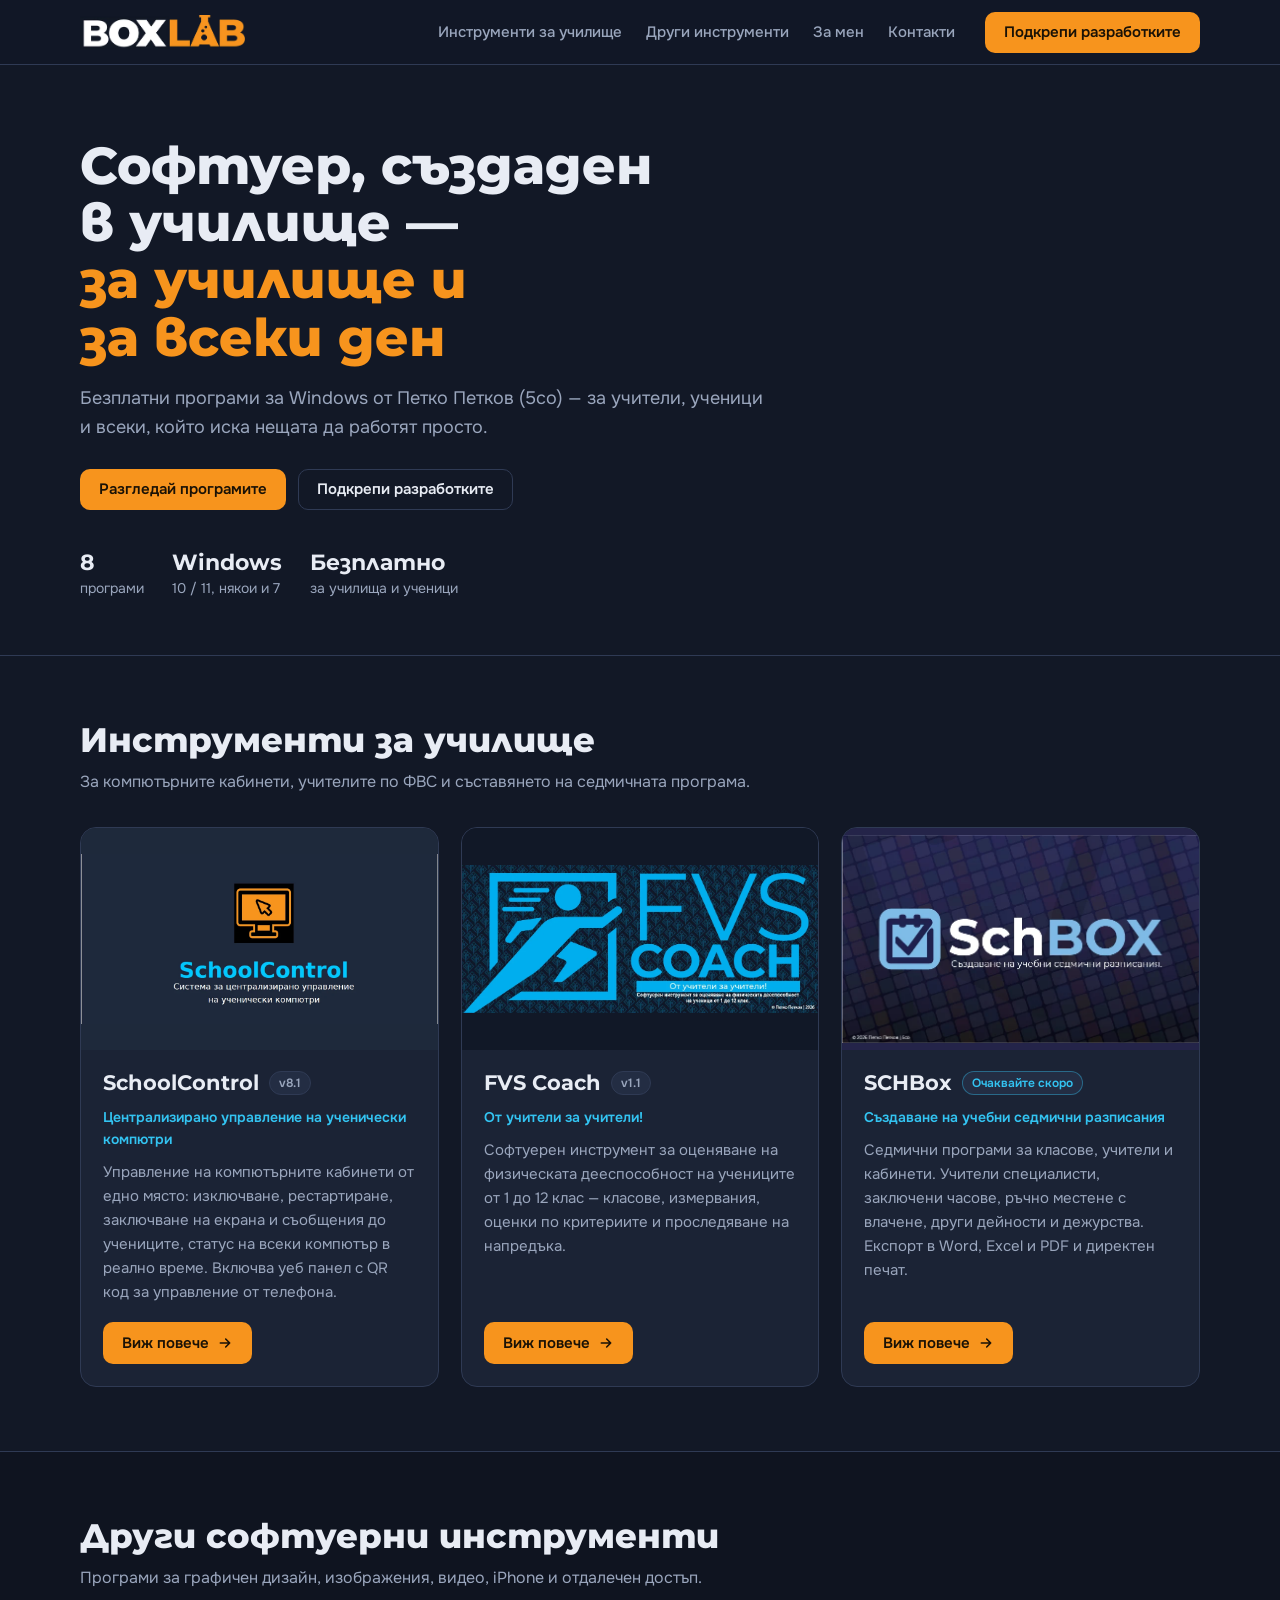
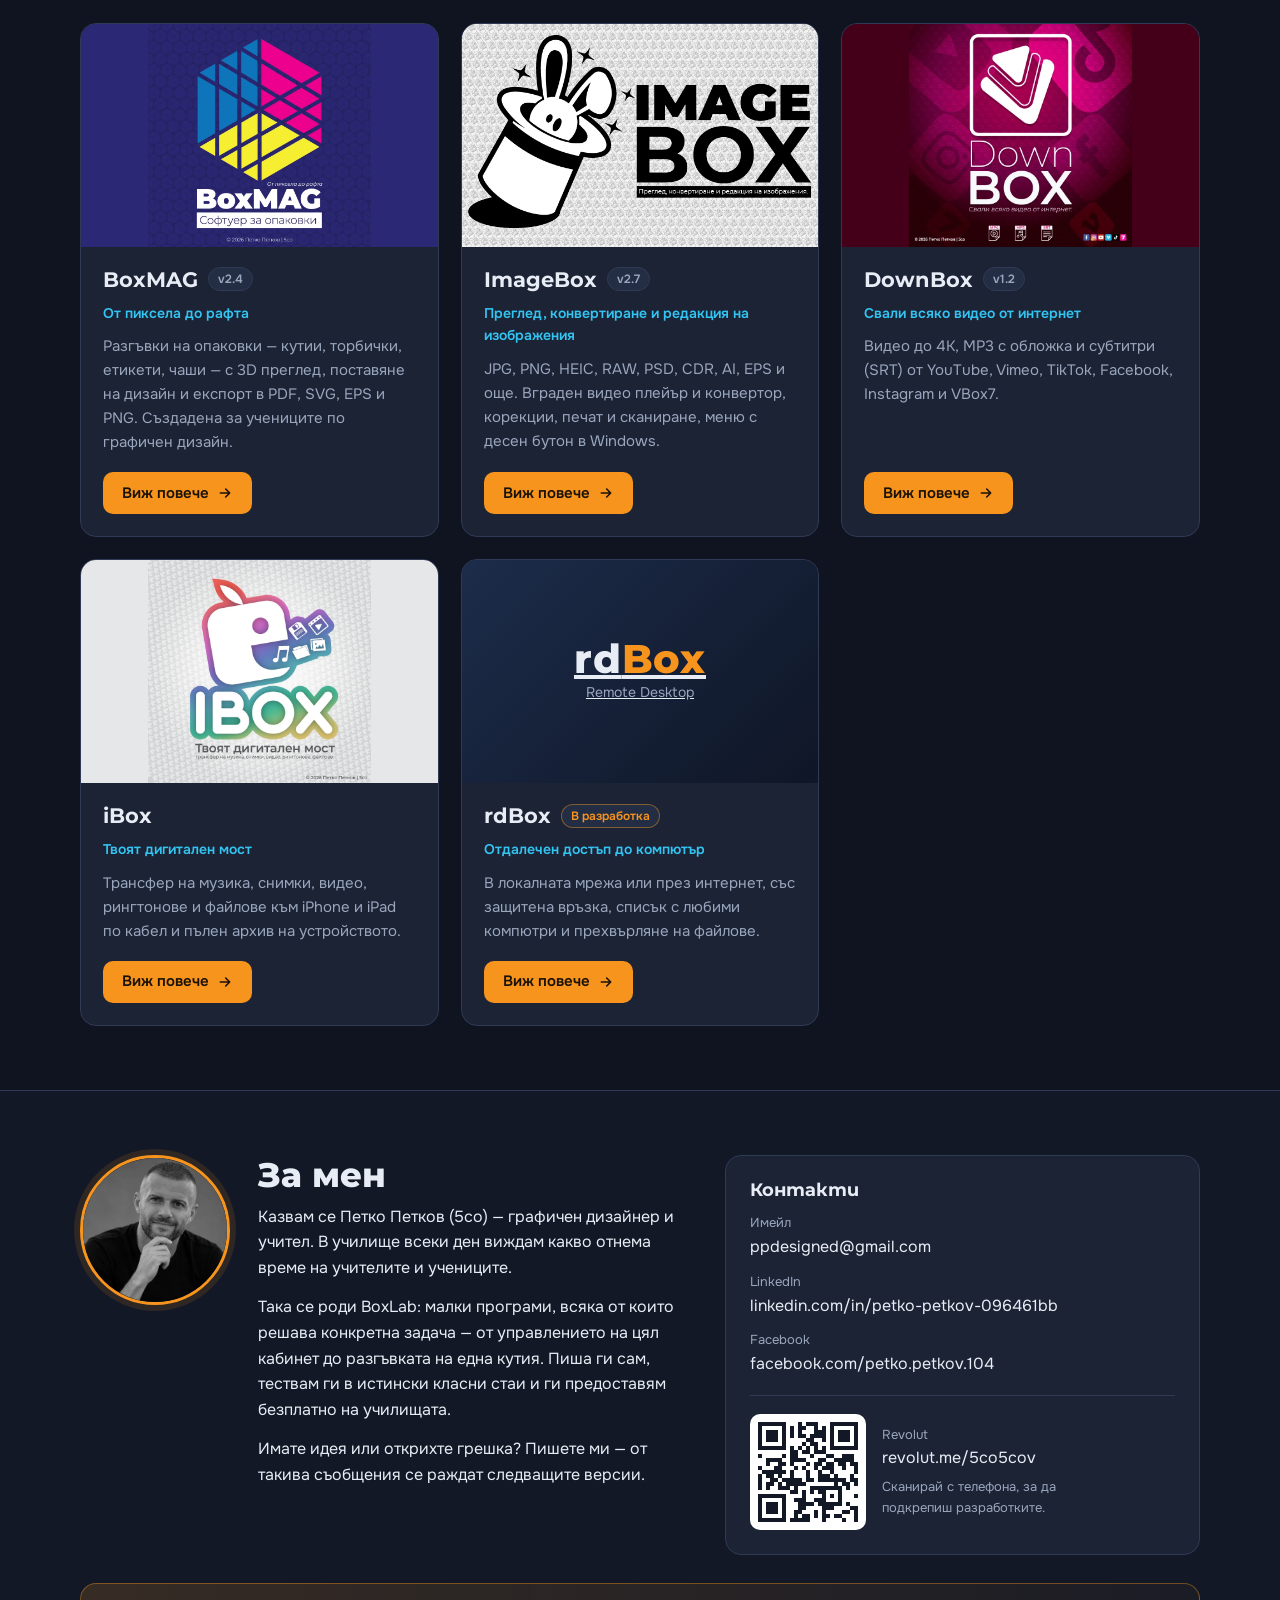
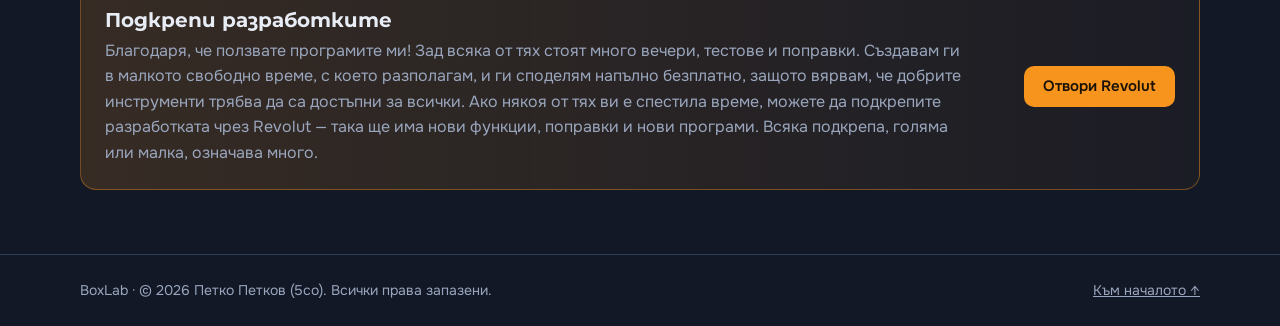
==== commit d0c7e67a: "New support texts on home and app pages Co-Authored-By: Claude Opus 5.5 <noreply@anthropic.com> Clau" ====
--- a/index.html
+++ b/index.html
@@ -9,6 +9,7 @@
 <link rel="preconnect" href="https://fonts.gstatic.com" crossorigin>
 <link href="https://fonts.googleapis.com/css2?family=Montserrat:wght@600;700;800&family=Onest:wght@400;500;600&display=swap" rel="stylesheet">
 <link rel="stylesheet" href="css/style.css">
+<script data-goatcounter="https://5co.goatcounter.com/count" async src="https://gc.zgo.at/count.js"></script>
 </head>
 <body>
 <header class="nav">
@@ -20,7 +21,7 @@
       <a href="index.html#about">За мен</a>
       <a href="index.html#contact">Контакти</a>
     </nav>
-    <a class="btn btn-accent" href="https://revolut.me/5co5cov" target="_blank" rel="noopener">Подкрепи разработките</a>
+    <a class="btn btn-accent" href="https://revolut.me/5co5cov" target="_blank" rel="noopener" data-goatcounter-click="revolut" data-goatcounter-title="Revolut — подкрепа">Подкрепи разработките</a>
   </div>
 </header>
 
@@ -31,7 +32,7 @@
       <p>Безплатни програми за Windows от Петко Петков (5co) — за учители, ученици и всеки, който иска нещата да работят просто.</p>
       <div class="actions">
         <a class="btn btn-accent" href="#school">Разгледай програмите</a>
-        <a class="btn btn-ghost" href="https://revolut.me/5co5cov" target="_blank" rel="noopener">Подкрепи разработките</a>
+        <a class="btn btn-ghost" href="https://revolut.me/5co5cov" target="_blank" rel="noopener" data-goatcounter-click="revolut" data-goatcounter-title="Revolut — подкрепа">Подкрепи разработките</a>
       </div>
       <div class="facts">
         <div><b>8</b>програми</div>
@@ -166,8 +167,8 @@
           <li><span>Facebook</span><a href="https://www.facebook.com/petko.petkov.104" target="_blank" rel="noopener">facebook.com/petko.petkov.104</a></li>
         </ul>
         <div class="qr-box">
-          <a href="https://revolut.me/5co5cov" target="_blank" rel="noopener"><svg class="qr" viewBox="0 0 29 29" role="img" aria-label="QR код към revolut.me/5co5cov" shape-rendering="crispEdges"><rect width="29" height="29" fill="#fff"/><path d="M2,2h1v1h-1zM3,2h1v1h-1zM4,2h1v1h-1zM5,2h1v1h-1zM6,2h1v1h-1zM7,2h1v1h-1zM8,2h1v1h-1zM12,2h1v1h-1zM14,2h1v1h-1zM15,2h1v1h-1zM16,2h1v1h-1zM20,2h1v1h-1zM21,2h1v1h-1zM22,2h1v1h-1zM23,2h1v1h-1zM24,2h1v1h-1zM25,2h1v1h-1zM26,2h1v1h-1zM2,3h1v1h-1zM8,3h1v1h-1zM10,3h1v1h-1zM12,3h1v1h-1zM13,3h1v1h-1zM16,3h1v1h-1zM18,3h1v1h-1zM20,3h1v1h-1zM26,3h1v1h-1zM2,4h1v1h-1zM4,4h1v1h-1zM5,4h1v1h-1zM6,4h1v1h-1zM8,4h1v1h-1zM10,4h1v1h-1zM12,4h1v1h-1zM16,4h1v1h-1zM17,4h1v1h-1zM18,4h1v1h-1zM20,4h1v1h-1zM22,4h1v1h-1zM23,4h1v1h-1zM24,4h1v1h-1zM26,4h1v1h-1zM2,5h1v1h-1zM4,5h1v1h-1zM5,5h1v1h-1zM6,5h1v1h-1zM8,5h1v1h-1zM10,5h1v1h-1zM12,5h1v1h-1zM13,5h1v1h-1zM15,5h1v1h-1zM16,5h1v1h-1zM17,5h1v1h-1zM18,5h1v1h-1zM20,5h1v1h-1zM22,5h1v1h-1zM23,5h1v1h-1zM24,5h1v1h-1zM26,5h1v1h-1zM2,6h1v1h-1zM4,6h1v1h-1zM5,6h1v1h-1zM6,6h1v1h-1zM8,6h1v1h-1zM14,6h1v1h-1zM15,6h1v1h-1zM18,6h1v1h-1zM20,6h1v1h-1zM22,6h1v1h-1zM23,6h1v1h-1zM24,6h1v1h-1zM26,6h1v1h-1zM2,7h1v1h-1zM8,7h1v1h-1zM13,7h1v1h-1zM15,7h1v1h-1zM16,7h1v1h-1zM20,7h1v1h-1zM26,7h1v1h-1zM2,8h1v1h-1zM3,8h1v1h-1zM4,8h1v1h-1zM5,8h1v1h-1zM6,8h1v1h-1zM7,8h1v1h-1zM8,8h1v1h-1zM10,8h1v1h-1zM12,8h1v1h-1zM14,8h1v1h-1zM16,8h1v1h-1zM18,8h1v1h-1zM20,8h1v1h-1zM21,8h1v1h-1zM22,8h1v1h-1zM23,8h1v1h-1zM24,8h1v1h-1zM25,8h1v1h-1zM26,8h1v1h-1zM10,9h1v1h-1zM11,9h1v1h-1zM13,9h1v1h-1zM14,9h1v1h-1zM16,9h1v1h-1zM17,9h1v1h-1zM18,9h1v1h-1zM2,10h1v1h-1zM8,10h1v1h-1zM10,10h1v1h-1zM11,10h1v1h-1zM15,10h1v1h-1zM19,10h1v1h-1zM20,10h1v1h-1zM23,10h1v1h-1zM24,10h1v1h-1zM25,10h1v1h-1zM4,11h1v1h-1zM5,11h1v1h-1zM6,11h1v1h-1zM7,11h1v1h-1zM10,11h1v1h-1zM11,11h1v1h-1zM12,11h1v1h-1zM13,11h1v1h-1zM17,11h1v1h-1zM18,11h1v1h-1zM21,11h1v1h-1zM22,11h1v1h-1zM23,11h1v1h-1zM24,11h1v1h-1zM25,11h1v1h-1zM4,12h1v1h-1zM7,12h1v1h-1zM8,12h1v1h-1zM10,12h1v1h-1zM14,12h1v1h-1zM16,12h1v1h-1zM17,12h1v1h-1zM19,12h1v1h-1zM20,12h1v1h-1zM22,12h1v1h-1zM23,12h1v1h-1zM25,12h1v1h-1zM26,12h1v1h-1zM2,13h1v1h-1zM6,13h1v1h-1zM7,13h1v1h-1zM11,13h1v1h-1zM13,13h1v1h-1zM16,13h1v1h-1zM18,13h1v1h-1zM19,13h1v1h-1zM20,13h1v1h-1zM23,13h1v1h-1zM26,13h1v1h-1zM3,14h1v1h-1zM4,14h1v1h-1zM5,14h1v1h-1zM6,14h1v1h-1zM7,14h1v1h-1zM8,14h1v1h-1zM10,14h1v1h-1zM14,14h1v1h-1zM17,14h1v1h-1zM20,14h1v1h-1zM26,14h1v1h-1zM2,15h1v1h-1zM4,15h1v1h-1zM5,15h1v1h-1zM7,15h1v1h-1zM10,15h1v1h-1zM14,15h1v1h-1zM17,15h1v1h-1zM18,15h1v1h-1zM19,15h1v1h-1zM21,15h1v1h-1zM25,15h1v1h-1zM2,16h1v1h-1zM5,16h1v1h-1zM6,16h1v1h-1zM8,16h1v1h-1zM9,16h1v1h-1zM10,16h1v1h-1zM11,16h1v1h-1zM12,16h1v1h-1zM14,16h1v1h-1zM15,16h1v1h-1zM17,16h1v1h-1zM18,16h1v1h-1zM19,16h1v1h-1zM20,16h1v1h-1zM21,16h1v1h-1zM22,16h1v1h-1zM23,16h1v1h-1zM25,16h1v1h-1zM26,16h1v1h-1zM2,17h1v1h-1zM4,17h1v1h-1zM5,17h1v1h-1zM7,17h1v1h-1zM9,17h1v1h-1zM10,17h1v1h-1zM11,17h1v1h-1zM12,17h1v1h-1zM13,17h1v1h-1zM21,17h1v1h-1zM23,17h1v1h-1zM24,17h1v1h-1zM26,17h1v1h-1zM2,18h1v1h-1zM4,18h1v1h-1zM7,18h1v1h-1zM8,18h1v1h-1zM9,18h1v1h-1zM11,18h1v1h-1zM15,18h1v1h-1zM16,18h1v1h-1zM17,18h1v1h-1zM18,18h1v1h-1zM19,18h1v1h-1zM20,18h1v1h-1zM21,18h1v1h-1zM22,18h1v1h-1zM24,18h1v1h-1zM10,19h1v1h-1zM11,19h1v1h-1zM13,19h1v1h-1zM15,19h1v1h-1zM17,19h1v1h-1zM18,19h1v1h-1zM22,19h1v1h-1zM2,20h1v1h-1zM3,20h1v1h-1zM4,20h1v1h-1zM5,20h1v1h-1zM6,20h1v1h-1zM7,20h1v1h-1zM8,20h1v1h-1zM13,20h1v1h-1zM18,20h1v1h-1zM20,20h1v1h-1zM22,20h1v1h-1zM26,20h1v1h-1zM2,21h1v1h-1zM8,21h1v1h-1zM11,21h1v1h-1zM12,21h1v1h-1zM13,21h1v1h-1zM16,21h1v1h-1zM17,21h1v1h-1zM18,21h1v1h-1zM22,21h1v1h-1zM2,22h1v1h-1zM4,22h1v1h-1zM5,22h1v1h-1zM6,22h1v1h-1zM8,22h1v1h-1zM12,22h1v1h-1zM13,22h1v1h-1zM14,22h1v1h-1zM15,22h1v1h-1zM17,22h1v1h-1zM18,22h1v1h-1zM19,22h1v1h-1zM20,22h1v1h-1zM21,22h1v1h-1zM22,22h1v1h-1zM24,22h1v1h-1zM2,23h1v1h-1zM4,23h1v1h-1zM5,23h1v1h-1zM6,23h1v1h-1zM8,23h1v1h-1zM12,23h1v1h-1zM13,23h1v1h-1zM18,23h1v1h-1zM19,23h1v1h-1zM20,23h1v1h-1zM25,23h1v1h-1zM26,23h1v1h-1zM2,24h1v1h-1zM4,24h1v1h-1zM5,24h1v1h-1zM6,24h1v1h-1zM8,24h1v1h-1zM11,24h1v1h-1zM12,24h1v1h-1zM16,24h1v1h-1zM18,24h1v1h-1zM23,24h1v1h-1zM24,24h1v1h-1zM26,24h1v1h-1zM2,25h1v1h-1zM8,25h1v1h-1zM11,25h1v1h-1zM13,25h1v1h-1zM14,25h1v1h-1zM16,25h1v1h-1zM18,25h1v1h-1zM19,25h1v1h-1zM21,25h1v1h-1zM22,25h1v1h-1zM26,25h1v1h-1zM2,26h1v1h-1zM3,26h1v1h-1zM4,26h1v1h-1zM5,26h1v1h-1zM6,26h1v1h-1zM7,26h1v1h-1zM8,26h1v1h-1zM10,26h1v1h-1zM11,26h1v1h-1zM12,26h1v1h-1zM13,26h1v1h-1zM14,26h1v1h-1zM18,26h1v1h-1zM23,26h1v1h-1zM26,26h1v1h-1z" fill="#121826"/></svg></a>
-          <div><span>Revolut</span><a href="https://revolut.me/5co5cov" target="_blank" rel="noopener">revolut.me/5co5cov</a><small>Сканирай с телефона, за да подкрепиш разработките.</small></div>
+          <a href="https://revolut.me/5co5cov" target="_blank" rel="noopener" data-goatcounter-click="revolut" data-goatcounter-title="Revolut — подкрепа"><svg class="qr" viewBox="0 0 29 29" role="img" aria-label="QR код към revolut.me/5co5cov" shape-rendering="crispEdges"><rect width="29" height="29" fill="#fff"/><path d="M2,2h1v1h-1zM3,2h1v1h-1zM4,2h1v1h-1zM5,2h1v1h-1zM6,2h1v1h-1zM7,2h1v1h-1zM8,2h1v1h-1zM12,2h1v1h-1zM14,2h1v1h-1zM15,2h1v1h-1zM16,2h1v1h-1zM20,2h1v1h-1zM21,2h1v1h-1zM22,2h1v1h-1zM23,2h1v1h-1zM24,2h1v1h-1zM25,2h1v1h-1zM26,2h1v1h-1zM2,3h1v1h-1zM8,3h1v1h-1zM10,3h1v1h-1zM12,3h1v1h-1zM13,3h1v1h-1zM16,3h1v1h-1zM18,3h1v1h-1zM20,3h1v1h-1zM26,3h1v1h-1zM2,4h1v1h-1zM4,4h1v1h-1zM5,4h1v1h-1zM6,4h1v1h-1zM8,4h1v1h-1zM10,4h1v1h-1zM12,4h1v1h-1zM16,4h1v1h-1zM17,4h1v1h-1zM18,4h1v1h-1zM20,4h1v1h-1zM22,4h1v1h-1zM23,4h1v1h-1zM24,4h1v1h-1zM26,4h1v1h-1zM2,5h1v1h-1zM4,5h1v1h-1zM5,5h1v1h-1zM6,5h1v1h-1zM8,5h1v1h-1zM10,5h1v1h-1zM12,5h1v1h-1zM13,5h1v1h-1zM15,5h1v1h-1zM16,5h1v1h-1zM17,5h1v1h-1zM18,5h1v1h-1zM20,5h1v1h-1zM22,5h1v1h-1zM23,5h1v1h-1zM24,5h1v1h-1zM26,5h1v1h-1zM2,6h1v1h-1zM4,6h1v1h-1zM5,6h1v1h-1zM6,6h1v1h-1zM8,6h1v1h-1zM14,6h1v1h-1zM15,6h1v1h-1zM18,6h1v1h-1zM20,6h1v1h-1zM22,6h1v1h-1zM23,6h1v1h-1zM24,6h1v1h-1zM26,6h1v1h-1zM2,7h1v1h-1zM8,7h1v1h-1zM13,7h1v1h-1zM15,7h1v1h-1zM16,7h1v1h-1zM20,7h1v1h-1zM26,7h1v1h-1zM2,8h1v1h-1zM3,8h1v1h-1zM4,8h1v1h-1zM5,8h1v1h-1zM6,8h1v1h-1zM7,8h1v1h-1zM8,8h1v1h-1zM10,8h1v1h-1zM12,8h1v1h-1zM14,8h1v1h-1zM16,8h1v1h-1zM18,8h1v1h-1zM20,8h1v1h-1zM21,8h1v1h-1zM22,8h1v1h-1zM23,8h1v1h-1zM24,8h1v1h-1zM25,8h1v1h-1zM26,8h1v1h-1zM10,9h1v1h-1zM11,9h1v1h-1zM13,9h1v1h-1zM14,9h1v1h-1zM16,9h1v1h-1zM17,9h1v1h-1zM18,9h1v1h-1zM2,10h1v1h-1zM8,10h1v1h-1zM10,10h1v1h-1zM11,10h1v1h-1zM15,10h1v1h-1zM19,10h1v1h-1zM20,10h1v1h-1zM23,10h1v1h-1zM24,10h1v1h-1zM25,10h1v1h-1zM4,11h1v1h-1zM5,11h1v1h-1zM6,11h1v1h-1zM7,11h1v1h-1zM10,11h1v1h-1zM11,11h1v1h-1zM12,11h1v1h-1zM13,11h1v1h-1zM17,11h1v1h-1zM18,11h1v1h-1zM21,11h1v1h-1zM22,11h1v1h-1zM23,11h1v1h-1zM24,11h1v1h-1zM25,11h1v1h-1zM4,12h1v1h-1zM7,12h1v1h-1zM8,12h1v1h-1zM10,12h1v1h-1zM14,12h1v1h-1zM16,12h1v1h-1zM17,12h1v1h-1zM19,12h1v1h-1zM20,12h1v1h-1zM22,12h1v1h-1zM23,12h1v1h-1zM25,12h1v1h-1zM26,12h1v1h-1zM2,13h1v1h-1zM6,13h1v1h-1zM7,13h1v1h-1zM11,13h1v1h-1zM13,13h1v1h-1zM16,13h1v1h-1zM18,13h1v1h-1zM19,13h1v1h-1zM20,13h1v1h-1zM23,13h1v1h-1zM26,13h1v1h-1zM3,14h1v1h-1zM4,14h1v1h-1zM5,14h1v1h-1zM6,14h1v1h-1zM7,14h1v1h-1zM8,14h1v1h-1zM10,14h1v1h-1zM14,14h1v1h-1zM17,14h1v1h-1zM20,14h1v1h-1zM26,14h1v1h-1zM2,15h1v1h-1zM4,15h1v1h-1zM5,15h1v1h-1zM7,15h1v1h-1zM10,15h1v1h-1zM14,15h1v1h-1zM17,15h1v1h-1zM18,15h1v1h-1zM19,15h1v1h-1zM21,15h1v1h-1zM25,15h1v1h-1zM2,16h1v1h-1zM5,16h1v1h-1zM6,16h1v1h-1zM8,16h1v1h-1zM9,16h1v1h-1zM10,16h1v1h-1zM11,16h1v1h-1zM12,16h1v1h-1zM14,16h1v1h-1zM15,16h1v1h-1zM17,16h1v1h-1zM18,16h1v1h-1zM19,16h1v1h-1zM20,16h1v1h-1zM21,16h1v1h-1zM22,16h1v1h-1zM23,16h1v1h-1zM25,16h1v1h-1zM26,16h1v1h-1zM2,17h1v1h-1zM4,17h1v1h-1zM5,17h1v1h-1zM7,17h1v1h-1zM9,17h1v1h-1zM10,17h1v1h-1zM11,17h1v1h-1zM12,17h1v1h-1zM13,17h1v1h-1zM21,17h1v1h-1zM23,17h1v1h-1zM24,17h1v1h-1zM26,17h1v1h-1zM2,18h1v1h-1zM4,18h1v1h-1zM7,18h1v1h-1zM8,18h1v1h-1zM9,18h1v1h-1zM11,18h1v1h-1zM15,18h1v1h-1zM16,18h1v1h-1zM17,18h1v1h-1zM18,18h1v1h-1zM19,18h1v1h-1zM20,18h1v1h-1zM21,18h1v1h-1zM22,18h1v1h-1zM24,18h1v1h-1zM10,19h1v1h-1zM11,19h1v1h-1zM13,19h1v1h-1zM15,19h1v1h-1zM17,19h1v1h-1zM18,19h1v1h-1zM22,19h1v1h-1zM2,20h1v1h-1zM3,20h1v1h-1zM4,20h1v1h-1zM5,20h1v1h-1zM6,20h1v1h-1zM7,20h1v1h-1zM8,20h1v1h-1zM13,20h1v1h-1zM18,20h1v1h-1zM20,20h1v1h-1zM22,20h1v1h-1zM26,20h1v1h-1zM2,21h1v1h-1zM8,21h1v1h-1zM11,21h1v1h-1zM12,21h1v1h-1zM13,21h1v1h-1zM16,21h1v1h-1zM17,21h1v1h-1zM18,21h1v1h-1zM22,21h1v1h-1zM2,22h1v1h-1zM4,22h1v1h-1zM5,22h1v1h-1zM6,22h1v1h-1zM8,22h1v1h-1zM12,22h1v1h-1zM13,22h1v1h-1zM14,22h1v1h-1zM15,22h1v1h-1zM17,22h1v1h-1zM18,22h1v1h-1zM19,22h1v1h-1zM20,22h1v1h-1zM21,22h1v1h-1zM22,22h1v1h-1zM24,22h1v1h-1zM2,23h1v1h-1zM4,23h1v1h-1zM5,23h1v1h-1zM6,23h1v1h-1zM8,23h1v1h-1zM12,23h1v1h-1zM13,23h1v1h-1zM18,23h1v1h-1zM19,23h1v1h-1zM20,23h1v1h-1zM25,23h1v1h-1zM26,23h1v1h-1zM2,24h1v1h-1zM4,24h1v1h-1zM5,24h1v1h-1zM6,24h1v1h-1zM8,24h1v1h-1zM11,24h1v1h-1zM12,24h1v1h-1zM16,24h1v1h-1zM18,24h1v1h-1zM23,24h1v1h-1zM24,24h1v1h-1zM26,24h1v1h-1zM2,25h1v1h-1zM8,25h1v1h-1zM11,25h1v1h-1zM13,25h1v1h-1zM14,25h1v1h-1zM16,25h1v1h-1zM18,25h1v1h-1zM19,25h1v1h-1zM21,25h1v1h-1zM22,25h1v1h-1zM26,25h1v1h-1zM2,26h1v1h-1zM3,26h1v1h-1zM4,26h1v1h-1zM5,26h1v1h-1zM6,26h1v1h-1zM7,26h1v1h-1zM8,26h1v1h-1zM10,26h1v1h-1zM11,26h1v1h-1zM12,26h1v1h-1zM13,26h1v1h-1zM14,26h1v1h-1zM18,26h1v1h-1zM23,26h1v1h-1zM26,26h1v1h-1z" fill="#121826"/></svg></a>
+          <div><span>Revolut</span><a href="https://revolut.me/5co5cov" target="_blank" rel="noopener" data-goatcounter-click="revolut" data-goatcounter-title="Revolut — подкрепа">revolut.me/5co5cov</a><small>Сканирай с телефона, за да подкрепиш разработките.</small></div>
         </div>
       </div>
     </div>
@@ -175,9 +176,9 @@
       <div class="support">
         <div>
           <h3>Подкрепи разработките</h3>
-          <p>Ако програмите ви помагат, можете да подкрепите разработката им с малко дарение чрез Revolut.</p>
+          <p>Благодаря, че ползвате програмите ми! Зад всяка от тях стоят много вечери, тестове и поправки. Създавам ги в малкото свободно време, с което разполагам, и ги споделям напълно безплатно, защото вярвам, че добрите инструменти трябва да са достъпни за всички. Ако някоя от тях ви е спестила време, можете да подкрепите разработката чрез Revolut — така ще има нови функции, поправки и нови програми. Всяка подкрепа, голяма или малка, означава много.</p>
         </div>
-        <a class="btn btn-accent" href="https://revolut.me/5co5cov" target="_blank" rel="noopener">Отвори Revolut</a>
+        <a class="btn btn-accent" href="https://revolut.me/5co5cov" target="_blank" rel="noopener" data-goatcounter-click="revolut" data-goatcounter-title="Revolut — подкрепа">Отвори Revolut</a>
       </div>
     </div>
   </section>
--- a/css/style.css
+++ b/css/style.css
@@ -140,5 +140,6 @@
 .reqs li::marker{color:var(--accent)}
 .app-support{margin-top:48px;justify-content:flex-start}
 .app-support .support-text{flex:1;min-width:240px}
+.support p{max-width:78ch}
 .support-qr .qr{width:124px;height:124px;display:block;border-radius:10px}
 @media (max-width:860px){.app-grid{grid-template-columns:1fr}.app-side{position:static}}
